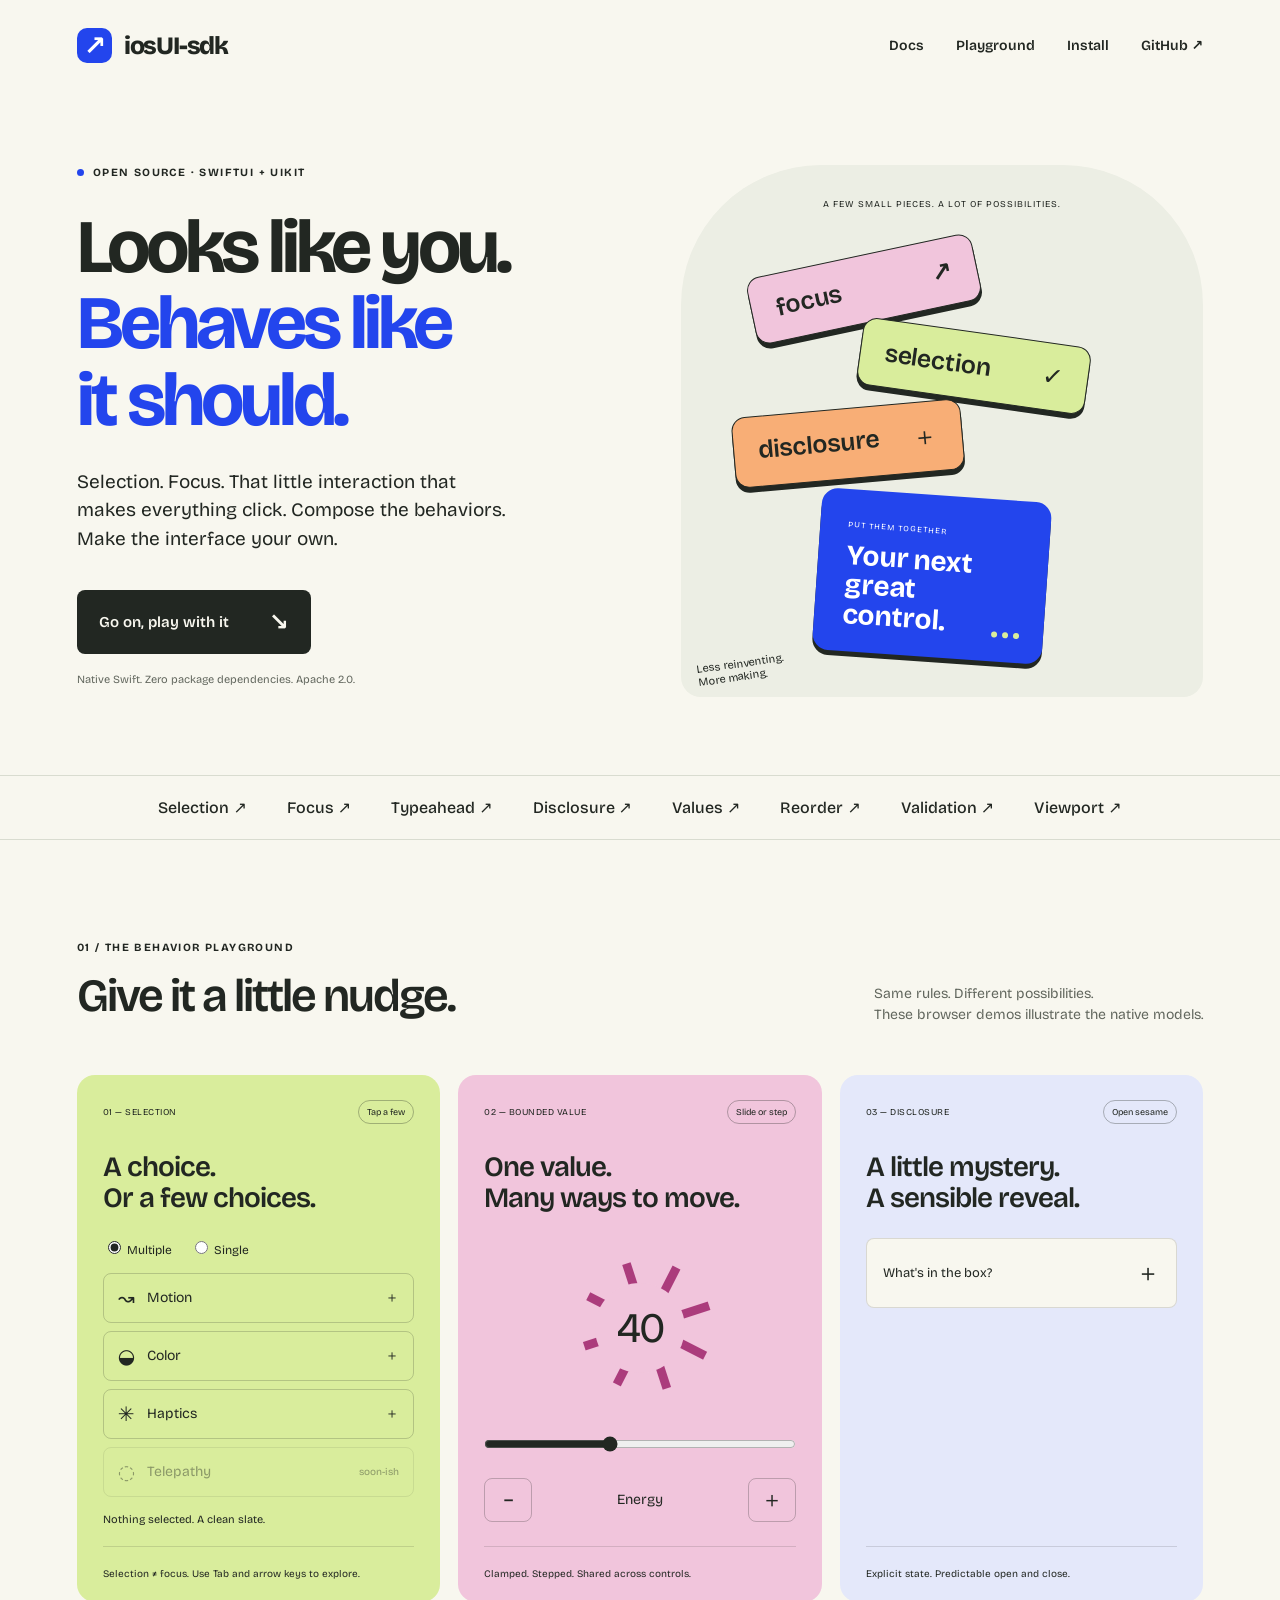
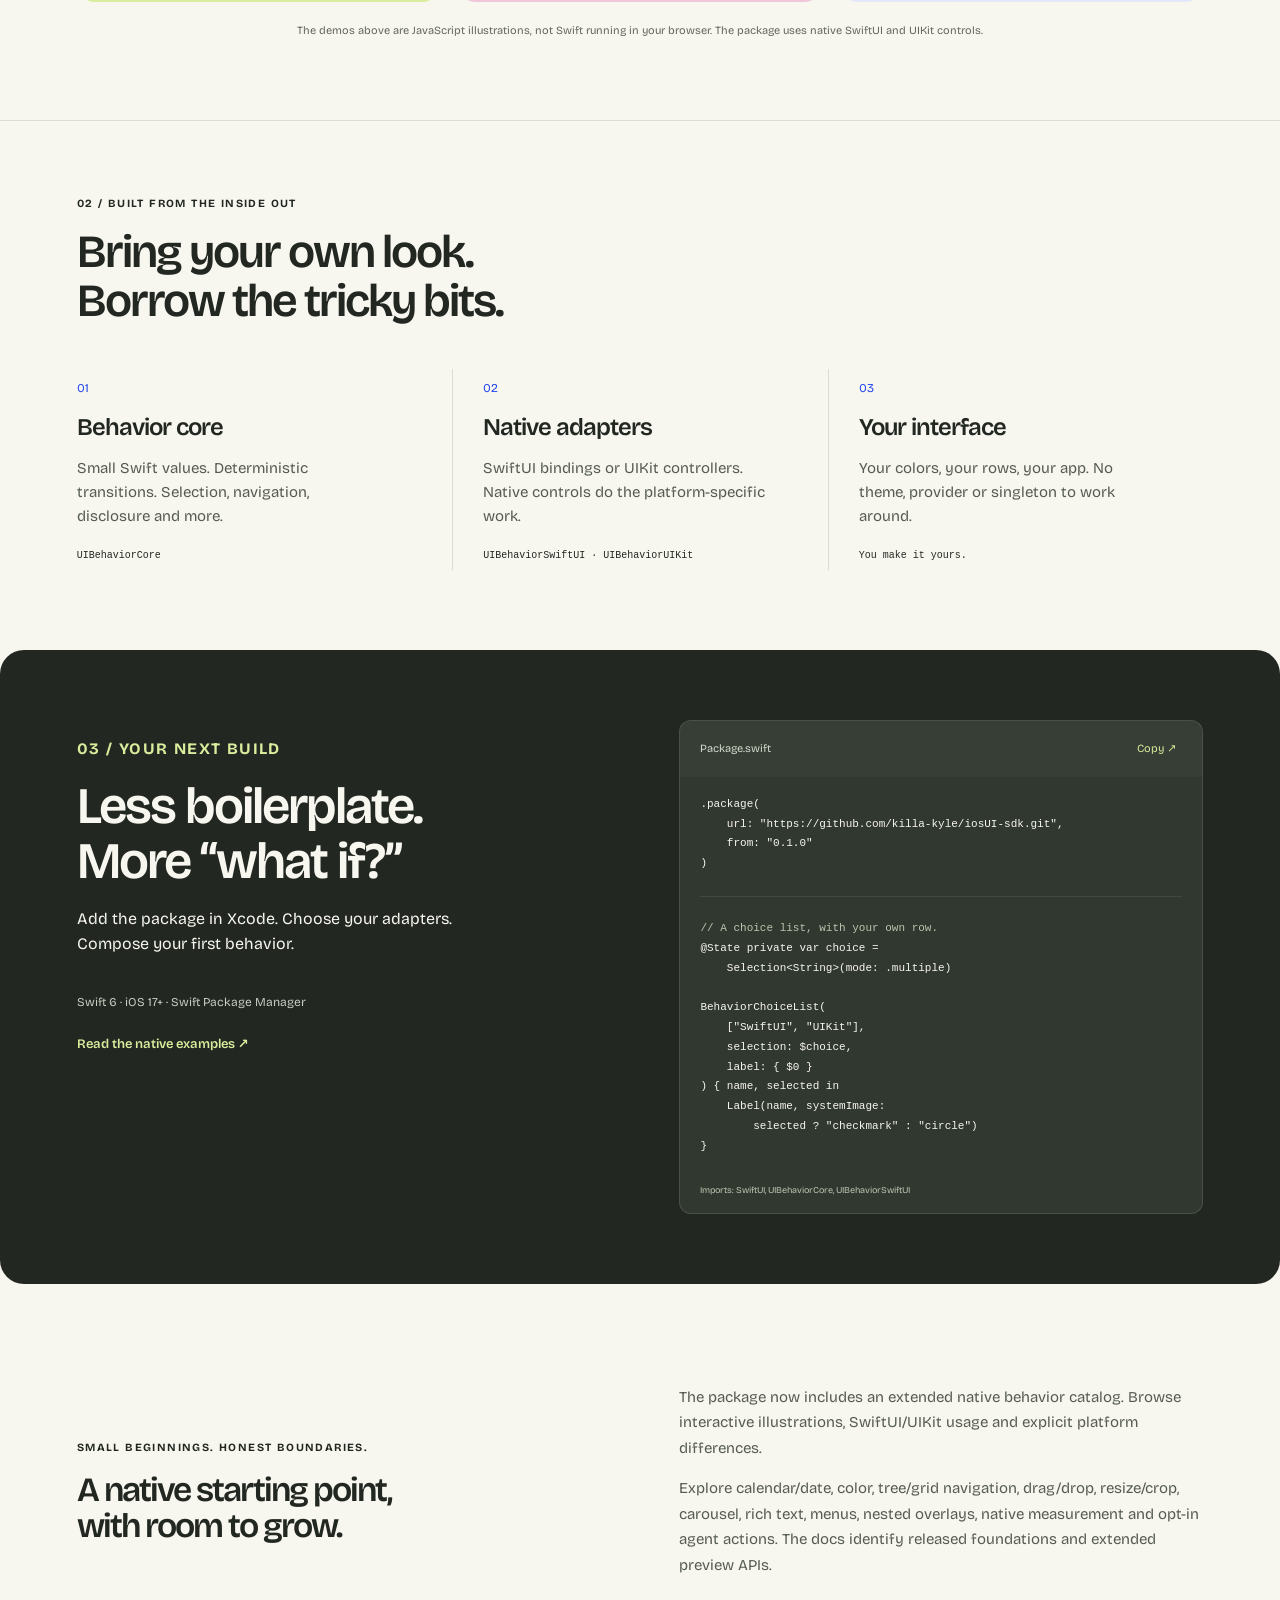
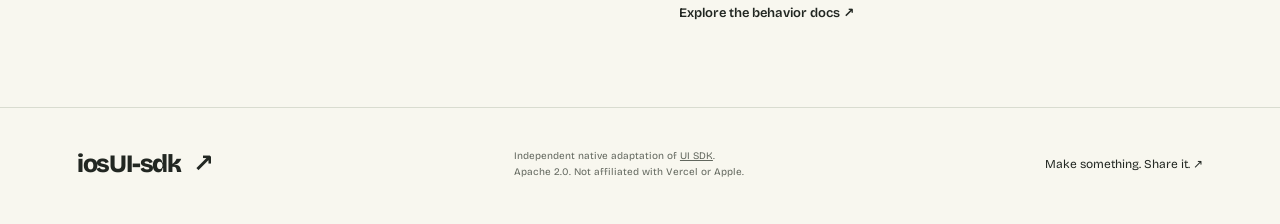
==== site/index.html @ 4e4e0f15 "Add searchable behavior docs with live previews and SwiftUI UIKit examples" ====
<!doctype html>
<html lang="en">
  <head>
    <meta charset="utf-8" />
    <meta name="viewport" content="width=device-width, initial-scale=1" />
    <meta
      name="description"
      content="iosUI-sdk — composable native behaviors for SwiftUI and UIKit. Independent, open-source Swift package."
    />
    <meta name="theme-color" content="#f8f7ef" />
    <title>iosUI-sdk — Make it behave.</title>
    <link rel="preconnect" href="https://fonts.googleapis.com" />
    <link rel="preconnect" href="https://fonts.gstatic.com" crossorigin />
    <link
      href="https://fonts.googleapis.com/css2?family=Bricolage+Grotesque:opsz,wght@12..96,400;12..96,500;12..96,600;12..96,700;12..96,800&display=swap"
      rel="stylesheet"
    />
    <link rel="stylesheet" href="style.css" />
    <script src="demo.js" defer></script>
  </head>
  <body>
    <a class="skip" href="#main">Skip to content</a>
    <header>
      <a class="wordmark" href="#" aria-label="iosUI-sdk home"
        ><span class="mark" aria-hidden="true">↗</span>iosUI-sdk</a
      >
      <nav aria-label="Main">
        <a href="docs/">Docs</a><a href="#playground">Playground</a
        ><a href="#install">Install</a
        ><a href="https://github.com/killa-kyle/iosUI-sdk">GitHub ↗</a>
      </nav>
    </header>
    <main id="main">
      <section class="hero">
        <div class="intro">
          <p class="eyebrow">
            <span class="dot"></span> OPEN SOURCE · SWIFTUI + UIKIT
          </p>
          <h1>
            Looks like you.<br /><span>Behaves like<br />it should.</span>
          </h1>
          <p class="lede">
            Selection. Focus. That little interaction that makes everything
            click. Compose the behaviors. Make the interface your own.
          </p>
          <a class="cta" href="#playground"
            >Go on, play with it <span aria-hidden="true">↘</span></a
          >
          <p class="small">
            Native Swift. Zero package dependencies. Apache 2.0.
          </p>
        </div>
        <div class="hero-toy" aria-label="Interactive behavior illustration">
          <div class="toy-caption">
            A FEW SMALL PIECES. A LOT OF POSSIBILITIES.
          </div>
          <div class="chip chip-focus">focus <span>↗</span></div>
          <div class="chip chip-select">selection <span>✓</span></div>
          <div class="chip chip-disclose">disclosure <span>＋</span></div>
          <div class="toy-result">
            <span class="toy-kicker">PUT THEM TOGETHER</span
            ><strong>Your next<br />great control.</strong>
            <div class="toy-dots"><i></i><i></i><i></i></div>
          </div>
          <div class="scribble">Less reinventing.<br />More making.</div>
        </div>
      </section>
      <div class="ticker" aria-label="Package foundations">
        <span>Selection ↗</span><span>Focus ↗</span><span>Typeahead ↗</span
        ><span>Disclosure ↗</span><span>Values ↗</span><span>Reorder ↗</span
        ><span>Validation ↗</span><span>Viewport ↗</span>
      </div>
      <section id="playground" class="playground">
        <div class="section-heading">
          <div>
            <p class="eyebrow">01 / THE BEHAVIOR PLAYGROUND</p>
            <h2>Give it a little nudge.</h2>
          </div>
          <p>
            Same rules. Different possibilities.<br />These browser demos
            illustrate the native models.
          </p>
        </div>
        <div class="demos">
          <article class="demo selection-demo">
            <div class="demo-top">
              <span>01 — SELECTION</span><span class="pill">Tap a few</span>
            </div>
            <h3>A choice.<br />Or a few choices.</h3>
            <fieldset>
              <legend class="sr-only">Selection mode</legend>
              <label
                ><input type="radio" name="mode" value="multiple" checked />
                Multiple</label
              ><label
                ><input type="radio" name="mode" value="single" /> Single</label
              >
            </fieldset>
            <div class="choices" role="group" aria-label="Select ingredients">
              <button type="button" data-choice="Motion" aria-pressed="false">
                <span>↝</span> Motion <i aria-hidden="true">＋</i></button
              ><button type="button" data-choice="Color" aria-pressed="false">
                <span>◒</span> Color <i aria-hidden="true">＋</i></button
              ><button type="button" data-choice="Haptics" aria-pressed="false">
                <span>✳</span> Haptics <i aria-hidden="true">＋</i></button
              ><button type="button" disabled>
                <span>◌</span> Telepathy <i>soon-ish</i>
              </button>
            </div>
            <output id="selection-output" aria-live="polite"
              >Nothing selected. A clean slate.</output
            >
            <p class="demo-foot">
              Selection ≠ focus. Use Tab and arrow keys to explore.
            </p>
          </article>
          <article class="demo value-demo">
            <div class="demo-top">
              <span>02 — BOUNDED VALUE</span
              ><span class="pill">Slide or step</span>
            </div>
            <h3>One value.<br />Many ways to move.</h3>
            <div class="value-orbit">
              <span aria-hidden="true">✳</span
              ><output id="value-output" for="energy">40</output>
            </div>
            <label class="sr-only" for="energy">Energy level</label
            ><input
              type="range"
              id="energy"
              min="0"
              max="100"
              step="10"
              value="40"
            />
            <div class="stepper">
              <button id="less" aria-label="Decrease energy">−</button
              ><span>Energy</span
              ><button id="more" aria-label="Increase energy">＋</button>
            </div>
            <p class="demo-foot">Clamped. Stepped. Shared across controls.</p>
          </article>
          <article class="demo disclosure-demo">
            <div class="demo-top">
              <span>03 — DISCLOSURE</span><span class="pill">Open sesame</span>
            </div>
            <h3>A little mystery.<br />A sensible reveal.</h3>
            <button
              class="reveal"
              id="reveal"
              aria-expanded="false"
              aria-controls="secret"
            >
              <span>What's in the box?</span
              ><span id="reveal-icon" aria-hidden="true">＋</span>
            </button>
            <div id="secret" hidden>
              <span class="surprise" aria-hidden="true">✺</span>
              <p>Small behaviors.<br />Big main-character energy.</p>
            </div>
            <p class="demo-foot">Explicit state. Predictable open and close.</p>
          </article>
        </div>
        <p class="honesty">
          The demos above are JavaScript illustrations, not Swift running in
          your browser. The package uses native SwiftUI and UIKit controls.
        </p>
      </section>
      <section class="architecture">
        <p class="eyebrow">02 / BUILT FROM THE INSIDE OUT</p>
        <h2>Bring your own look.<br />Borrow the tricky bits.</h2>
        <div class="layers">
          <div>
            <span>01</span>
            <h3>Behavior core</h3>
            <p>
              Small Swift values. Deterministic transitions. Selection,
              navigation, disclosure and more.
            </p>
            <code>UIBehaviorCore</code>
          </div>
          <div>
            <span>02</span>
            <h3>Native adapters</h3>
            <p>
              SwiftUI bindings or UIKit controllers. Native controls do the
              platform-specific work.
            </p>
            <code>UIBehaviorSwiftUI · UIBehaviorUIKit</code>
          </div>
          <div>
            <span>03</span>
            <h3>Your interface</h3>
            <p>
              Your colors, your rows, your app. No theme, provider or singleton
              to work around.
            </p>
            <code>You make it yours.</code>
          </div>
        </div>
      </section>
      <section id="install" class="install">
        <div>
          <p class="eyebrow">03 / YOUR NEXT BUILD</p>
          <h2>Less boilerplate.<br />More “what if?”</h2>
          <p>
            Add the package in Xcode. Choose your adapters.<br />Compose your
            first behavior.
          </p>
          <p class="requirements">Swift 6 · iOS 17+ · Swift Package Manager</p>
          <a
            class="text-link"
            href="https://github.com/killa-kyle/iosUI-sdk#readme"
            >Read the native examples ↗</a
          >
        </div>
        <div class="install-code">
          <div class="code-title">
            <span>Package.swift</span
            ><button id="copy" aria-label="Copy Swift package dependency">
              Copy ↗
            </button>
          </div>
          <pre><code id="dependency">.package(
    url: "https://github.com/killa-kyle/iosUI-sdk.git",
    from: "0.1.0"
)</code></pre>
          <div class="code-divider"></div>
          <pre><code><span class="code-comment">// A choice list, with your own row.</span>
@State private var choice =
    Selection&lt;String&gt;(mode: .multiple)

BehaviorChoiceList(
    ["SwiftUI", "UIKit"],
    selection: $choice,
    label: { $0 }
) { name, selected in
    Label(name, systemImage:
        selected ? "checkmark" : "circle")
}</code></pre>
          <p>Imports: SwiftUI, UIBehaviorCore, UIBehaviorSwiftUI</p>
          <output id="copy-status" class="sr-only" aria-live="polite"></output>
        </div>
      </section>
      <section class="scope">
        <div>
          <p class="eyebrow">SMALL BEGINNINGS. HONEST BOUNDARIES.</p>
          <h2>A native starting point,<br />with room to grow.</h2>
        </div>
        <div>
          <p>
            The package now includes an extended native behavior catalog. Browse
            interactive illustrations, SwiftUI/UIKit usage and explicit platform
            differences.
          </p>
          <p>
            Explore calendar/date, color, tree/grid navigation, drag/drop,
            resize/crop, carousel, rich text, menus, nested overlays, native
            measurement and opt-in agent actions. The docs identify released
            foundations and extended preview APIs.
          </p>
          <a class="text-link" href="docs/#coverage"
            >Explore the behavior docs ↗</a
          >
        </div>
      </section>
    </main>
    <footer>
      <a class="wordmark" href="#">iosUI-sdk <span>↗</span></a>
      <p>
        Independent native adaptation of
        <a href="https://ui-sdk.dev/">UI SDK</a>.<br />Apache 2.0. Not
        affiliated with Vercel or Apple.
      </p>
      <a href="https://github.com/killa-kyle/iosUI-sdk"
        >Make something. Share it. ↗</a
      >
    </footer>
  </body>
</html>
---- site/style.css ----
:root {
  --paper: #f8f7ef;
  --ink: #222722;
  --blue: #2345ed;
  --lime: #d9ed9c;
  --pink: #f1c5dc;
  --orange: #f8ae76;
  --line: #d9dcd0;
  font-family: "Bricolage Grotesque", ui-rounded, system-ui, sans-serif;
  color: var(--ink);
  background: var(--paper);
  font-synthesis: none;
}
* {
  box-sizing: border-box;
}
html {
  scroll-behavior: smooth;
  scroll-padding-top: 30px;
}
body {
  margin: 0;
}
button,
input {
  font: inherit;
}
a {
  color: inherit;
  text-decoration: none;
}
button,
a,
input {
  touch-action: manipulation;
}
button {
  cursor: pointer;
}
button:disabled {
  cursor: not-allowed;
}
a:focus-visible,
button:focus-visible,
input:focus-visible {
  outline: 3px solid var(--blue);
  outline-offset: 5px;
}
button {
  color: inherit;
}
header,
main > section,
footer {
  max-width: 1440px;
  margin: auto;
  padding-left: 6%;
  padding-right: 6%;
}
header {
  display: flex;
  justify-content: space-between;
  align-items: center;
  padding-top: 28px;
  padding-bottom: 28px;
}
.wordmark {
  font-size: 25px;
  font-weight: 800;
  letter-spacing: -1.2px;
  display: flex;
  align-items: center;
  gap: 12px;
}
.mark {
  display: grid;
  place-items: center;
  color: white;
  background: var(--blue);
  width: 35px;
  height: 35px;
  border-radius: 10px;
  font-size: 27px;
}
nav {
  display: flex;
  gap: 32px;
  font-size: 14px;
  font-weight: 600;
}
nav a:hover,
.text-link:hover {
  text-decoration: underline;
}
.hero {
  display: grid;
  grid-template-columns: 1.05fr 1fr;
  gap: 5%;
  padding-top: 64px;
  padding-bottom: 78px;
  min-height: 670px;
}
.eyebrow {
  font-size: 11px;
  font-weight: 700;
  letter-spacing: 1.4px;
  display: flex;
  align-items: center;
  gap: 9px;
}
.dot {
  width: 7px;
  height: 7px;
  border-radius: 100%;
  background: var(--blue);
}
h1 {
  font-size: clamp(52px, 5.9vw, 86px);
  line-height: 1.01;
  font-weight: 700;
  letter-spacing: -4px;
  margin: 30px 0;
}
h1 span {
  color: var(--blue);
}
.lede {
  font-size: 19px;
  line-height: 1.5;
  max-width: 440px;
}
.cta {
  display: inline-flex;
  gap: 40px;
  align-items: center;
  background: var(--ink);
  color: var(--paper);
  padding: 18px 22px;
  border-radius: 8px;
  margin: 18px 0 8px;
  font-size: 15px;
  font-weight: 600;
}
.cta span {
  font-size: 24px;
}
.cta:hover {
  background: var(--blue);
}
.small {
  font-size: 11px;
  color: #62675e;
}
.hero-toy {
  position: relative;
  min-height: 500px;
  background: #eceee4;
  border-radius: 140px 140px 20px 20px;
  overflow: hidden;
  margin-top: 10px;
}
.toy-caption {
  position: absolute;
  top: 34px;
  text-align: center;
  width: 100%;
  font-size: 9px;
  letter-spacing: 1px;
}
.chip {
  position: absolute;
  font-size: 25px;
  font-weight: 600;
  padding: 18px 24px;
  display: flex;
  justify-content: space-between;
  width: 230px;
  border: 1px solid #222722;
  box-shadow: 0 5px 0 #222722;
  border-radius: 14px;
  z-index: 2;
}
.chip-focus {
  top: 90px;
  left: 13%;
  background: var(--pink);
  transform: rotate(-12deg);
}
.chip-select {
  top: 167px;
  left: 34%;
  background: var(--lime);
  transform: rotate(8deg);
}
.chip-disclose {
  top: 243px;
  left: 10%;
  background: var(--orange);
  transform: rotate(-5deg);
}
.toy-result {
  position: absolute;
  top: 330px;
  left: 26%;
  background: var(--blue);
  color: white;
  padding: 23px 28px 22px;
  border-radius: 16px;
  transform: rotate(4deg);
  width: 230px;
  box-shadow: 0 5px 0 var(--ink);
}
.toy-kicker {
  font-size: 8px;
  letter-spacing: 1px;
}
.toy-result strong {
  display: block;
  font-size: 28px;
  line-height: 1.05;
  margin-top: 10px;
}
.toy-dots {
  display: flex;
  gap: 5px;
  position: absolute;
  right: 24px;
  bottom: 24px;
}
.toy-dots i {
  height: 6px;
  width: 6px;
  background: var(--lime);
  border-radius: 100%;
}
.scribble {
  position: absolute;
  bottom: 14px;
  left: 16px;
  font-size: 11px;
  transform: rotate(-8deg);
}
.ticker {
  display: flex;
  gap: 40px;
  justify-content: center;
  overflow: hidden;
  border-block: 1px solid var(--line);
  padding: 22px 0;
  white-space: nowrap;
  font-size: 16px;
  font-weight: 500;
}
.playground {
  padding-top: 90px;
  padding-bottom: 72px;
}
.section-heading {
  display: flex;
  align-items: flex-end;
  justify-content: space-between;
  gap: 24px;
  margin-bottom: 36px;
}
.section-heading > p {
  font-size: 14px;
  line-height: 1.5;
  color: #62675e;
}
h2 {
  font-size: clamp(32px, 3.6vw, 52px);
  line-height: 1.06;
  letter-spacing: -2px;
  font-weight: 600;
  margin: 18px 0;
}
h3 {
  font-size: 28px;
  line-height: 1.1;
  letter-spacing: -1px;
  font-weight: 600;
}
.demos {
  display: grid;
  grid-template-columns: repeat(3, 1fr);
  gap: 18px;
}
.demo {
  padding: 25px 26px 20px;
  border-radius: 18px;
  display: flex;
  flex-direction: column;
  min-height: 500px;
}
.selection-demo {
  background: var(--lime);
}
.value-demo {
  background: var(--pink);
}
.disclosure-demo {
  background: #e4e8fa;
}
.demo-top {
  display: flex;
  justify-content: space-between;
  align-items: center;
  gap: 8px;
  font-size: 9px;
  letter-spacing: 0.5px;
}
.pill {
  border: 1px solid #22272250;
  border-radius: 100px;
  padding: 6px 8px;
  letter-spacing: 0;
}
.demo h3 {
  margin: 28px 0 24px;
}
.demo fieldset {
  border: 0;
  padding: 0;
  margin: 0 0 16px;
  display: flex;
  gap: 18px;
  font-size: 12px;
}
.demo input[type="radio"] {
  accent-color: var(--ink);
}
.choices {
  display: grid;
  gap: 8px;
}
.choices button {
  display: flex;
  align-items: center;
  text-align: left;
  gap: 12px;
  padding: 12px 14px;
  background: transparent;
  border: 1px solid #22272235;
  border-radius: 8px;
  font-size: 14px;
  min-height: 44px;
}
.choices button span {
  font-size: 20px;
}
.choices button i {
  margin-left: auto;
  font-style: normal;
  font-size: 14px;
}
.choices button[aria-pressed="true"] {
  background: var(--ink);
  color: var(--lime);
  border-color: var(--ink);
}
.choices button:disabled {
  opacity: 0.42;
}
.choices button:disabled i {
  font-size: 10px;
}
.demo output {
  font-size: 11px;
  margin-top: 16px;
}
.demo-foot {
  font-size: 10px;
  line-height: 1.5;
  margin: 24px 0 0;
  padding-top: 20px;
  border-top: 1px solid #22272225;
}
.selection-demo .demo-foot {
  margin-top: auto;
}
.value-orbit {
  height: 180px;
  position: relative;
  display: grid;
  place-items: center;
}
.value-orbit > span {
  position: absolute;
  color: #ab3c7c;
  font-size: 180px;
  line-height: 1;
  transition: transform 0.2s;
}
.value-orbit output {
  font-size: 42px;
  position: relative;
  background: var(--pink);
  width: 90px;
  height: 90px;
  border-radius: 100%;
  display: grid;
  place-items: center;
  margin: 0;
  letter-spacing: -2px;
}
.value-demo input[type="range"] {
  width: 100%;
  accent-color: var(--ink);
  margin: 14px 0 22px;
  height: 24px;
}
.stepper {
  display: flex;
  justify-content: space-between;
  align-items: center;
  font-size: 14px;
}
.stepper button {
  width: 48px;
  height: 44px;
  border: 1px solid #22272240;
  background: transparent;
  border-radius: 8px;
  font-size: 22px;
}
.reveal {
  display: flex;
  justify-content: space-between;
  align-items: center;
  background: var(--paper);
  padding: 18px 16px;
  border: 1px solid #22272225;
  border-radius: 8px;
  font-size: 13px;
}
.reveal span + span {
  font-size: 24px;
}
.disclosure-demo .demo-foot {
  margin-top: auto;
}
#secret {
  text-align: center;
  padding: 18px 0;
}
#secret[hidden] {
  display: none;
}
.surprise {
  font-size: 90px;
  color: var(--blue);
  line-height: 1;
}
#secret p {
  font-size: 15px;
  line-height: 1.3;
  margin: 5px 0;
}
.honesty {
  font-size: 11px;
  color: #62675e;
  text-align: center;
  margin-top: 22px;
}
.architecture {
  padding-top: 65px;
  padding-bottom: 80px;
  border-top: 1px solid var(--line);
}
.layers {
  display: grid;
  grid-template-columns: repeat(3, 1fr);
  margin-top: 44px;
}
.layers > div {
  padding: 8px 30px;
  border-left: 1px solid var(--line);
}
.layers > div:first-child {
  padding-left: 0;
  border-left: 0;
}
.layers > div > span {
  font-size: 12px;
  color: var(--blue);
}
.layers h3 {
  font-size: 24px;
  margin: 18px 0 12px;
}
.layers p {
  font-size: 15px;
  line-height: 1.6;
  max-width: 300px;
  color: #565c53;
}
.layers code {
  font-size: 10px;
}
.install {
  background: var(--ink);
  color: var(--paper);
  padding-top: 70px;
  padding-bottom: 70px;
  display: grid;
  grid-template-columns: 1fr 1fr;
  gap: 7%;
  border-radius: 24px;
}
.install h2 {
  font-size: clamp(36px, 4vw, 60px);
}
.install .eyebrow {
  color: var(--lime);
}
.install p {
  font-size: 16px;
  line-height: 1.6;
}
.install .requirements {
  font-size: 12px;
  color: #c7ccbf;
  margin-top: 36px;
}
.text-link {
  font-size: 13px;
  font-weight: 600;
  display: inline-block;
  margin-top: 12px;
}
.install .text-link {
  color: var(--lime);
}
.install-code {
  background: #30382f;
  border: 1px solid #ffffff20;
  border-radius: 12px;
  overflow: hidden;
  min-width: 0;
}
.code-title {
  display: flex;
  justify-content: space-between;
  align-items: center;
  font-size: 11px;
  padding: 16px 20px;
  background: #ffffff08;
  color: #d4d9cd;
}
.code-title button {
  background: transparent;
  border: 0;
  color: var(--lime);
  font-size: 11px;
  min-height: 24px;
}
pre {
  font-size: 11px;
  line-height: 1.8;
  overflow: auto;
  padding: 10px 20px;
  margin: 8px 0;
  tab-size: 4;
  white-space: pre-wrap;
  overflow-wrap: anywhere;
}
.code-comment {
  color: #bac5b1;
}
.code-divider {
  border-top: 1px solid #ffffff15;
  margin: 12px 20px;
}
.install-code > p {
  font-size: 9px;
  color: #bac5b1;
  margin: 16px 20px;
}
.scope {
  padding-top: 86px;
  padding-bottom: 86px;
  display: grid;
  grid-template-columns: 1fr 1fr;
  gap: 7%;
  align-items: center;
}
.scope h2 {
  font-size: 34px;
}
.scope > div > p:not(.eyebrow) {
  font-size: 15px;
  line-height: 1.7;
  color: #565c53;
}
footer {
  border-top: 1px solid var(--line);
  display: flex;
  justify-content: space-between;
  align-items: center;
  gap: 20px;
  padding-top: 30px;
  padding-bottom: 34px;
}
footer p {
  font-size: 10px;
  line-height: 1.6;
  color: #62675e;
}
footer > a:last-child {
  font-size: 12px;
}
footer p a {
  text-decoration: underline;
}
.sr-only,
.skip:not(:focus) {
  position: absolute;
  width: 1px;
  height: 1px;
  overflow: hidden;
  clip-path: inset(50%);
  white-space: nowrap;
}
.skip:focus {
  display: block;
  padding: 12px;
  background: white;
}
.skip {
  color: var(--blue);
}
@media (min-width: 1440px) {
  .install {
    max-width: 1268px;
    padding-inline: 65px;
  }
}
@media (max-width: 900px) {
  .hero {
    gap: 25px;
  }
  .hero-toy {
    min-height: 490px;
  }
  .chip {
    width: 190px;
    font-size: 21px;
  }
  .chip-select {
    left: 27%;
  }
  .toy-result {
    left: 20%;
    width: 205px;
  }
  .demo {
    padding: 22px 18px;
  }
  .demos {
    gap: 12px;
  }
  .pill {
    display: none;
  }
  .layers code {
    font-size: 9px;
  }
  .hero h1 {
    letter-spacing: -3px;
  }
}
@media (max-width: 680px) {
  header,
  main > section,
  footer {
    padding-left: 6%;
    padding-right: 6%;
  }
  header {
    padding-top: 20px;
  }
  .wordmark {
    font-size: 21px;
  }
  nav {
    gap: 17px;
    font-size: 12px;
  }
  nav a[href="#playground"] {
    display: none;
  }
  .hero {
    grid-template-columns: 1fr;
    padding-top: 28px;
    padding-bottom: 40px;
    gap: 32px;
  }
  .hero h1 {
    font-size: clamp(50px, 13vw, 74px);
  }
  .lede {
    font-size: 17px;
  }
  .hero-toy {
    min-height: 490px;
    max-width: 430px;
    width: 100%;
    justify-self: center;
  }
  .chip-focus {
    left: 16%;
    width: 220px;
  }
  .chip-select {
    left: 32%;
    width: 220px;
  }
  .chip-disclose {
    left: 12%;
    width: 220px;
  }
  .toy-result {
    left: 28%;
    width: 220px;
  }
  .ticker {
    justify-content: flex-start;
    padding-left: 6%;
    gap: 25px;
    font-size: 14px;
  }
  .playground {
    padding-top: 48px;
  }
  .section-heading {
    display: block;
  }
  .section-heading > p {
    font-size: 13px;
  }
  .demos {
    grid-template-columns: 1fr;
    gap: 18px;
  }
  .demo {
    padding: 26px;
    min-height: 470px;
  }
  .demo h3 {
    font-size: 32px;
  }
  .pill {
    display: block;
  }
  .demo-top {
    font-size: 10px;
  }
  .demo-foot {
    font-size: 11px;
  }
  .demo output {
    font-size: 12px;
  }
  .value-orbit output {
    font-size: 42px;
  }
  .layers {
    grid-template-columns: 1fr;
    gap: 24px;
  }
  .layers > div,
  .layers > div:first-child {
    padding: 0 0 22px;
    border-left: 0;
    border-bottom: 1px solid var(--line);
  }
  .layers p {
    max-width: none;
  }
  .install {
    grid-template-columns: 1fr;
    border-radius: 0;
    padding-block: 48px;
    gap: 30px;
  }
  .scope {
    grid-template-columns: 1fr;
    padding-block: 48px;
    gap: 12px;
  }
  .architecture {
    padding-top: 36px;
    padding-bottom: 36px;
  }
  footer {
    align-items: flex-start;
    flex-direction: column;
    gap: 16px;
  }
  footer p {
    margin: 0;
  }
  .honesty {
    text-align: left;
    line-height: 1.6;
  }
  .scope h2 {
    font-size: 32px;
  }
}
@media (prefers-reduced-motion: reduce) {
  html {
    scroll-behavior: auto;
  }
  * {
    transition: none !important;
  }
}
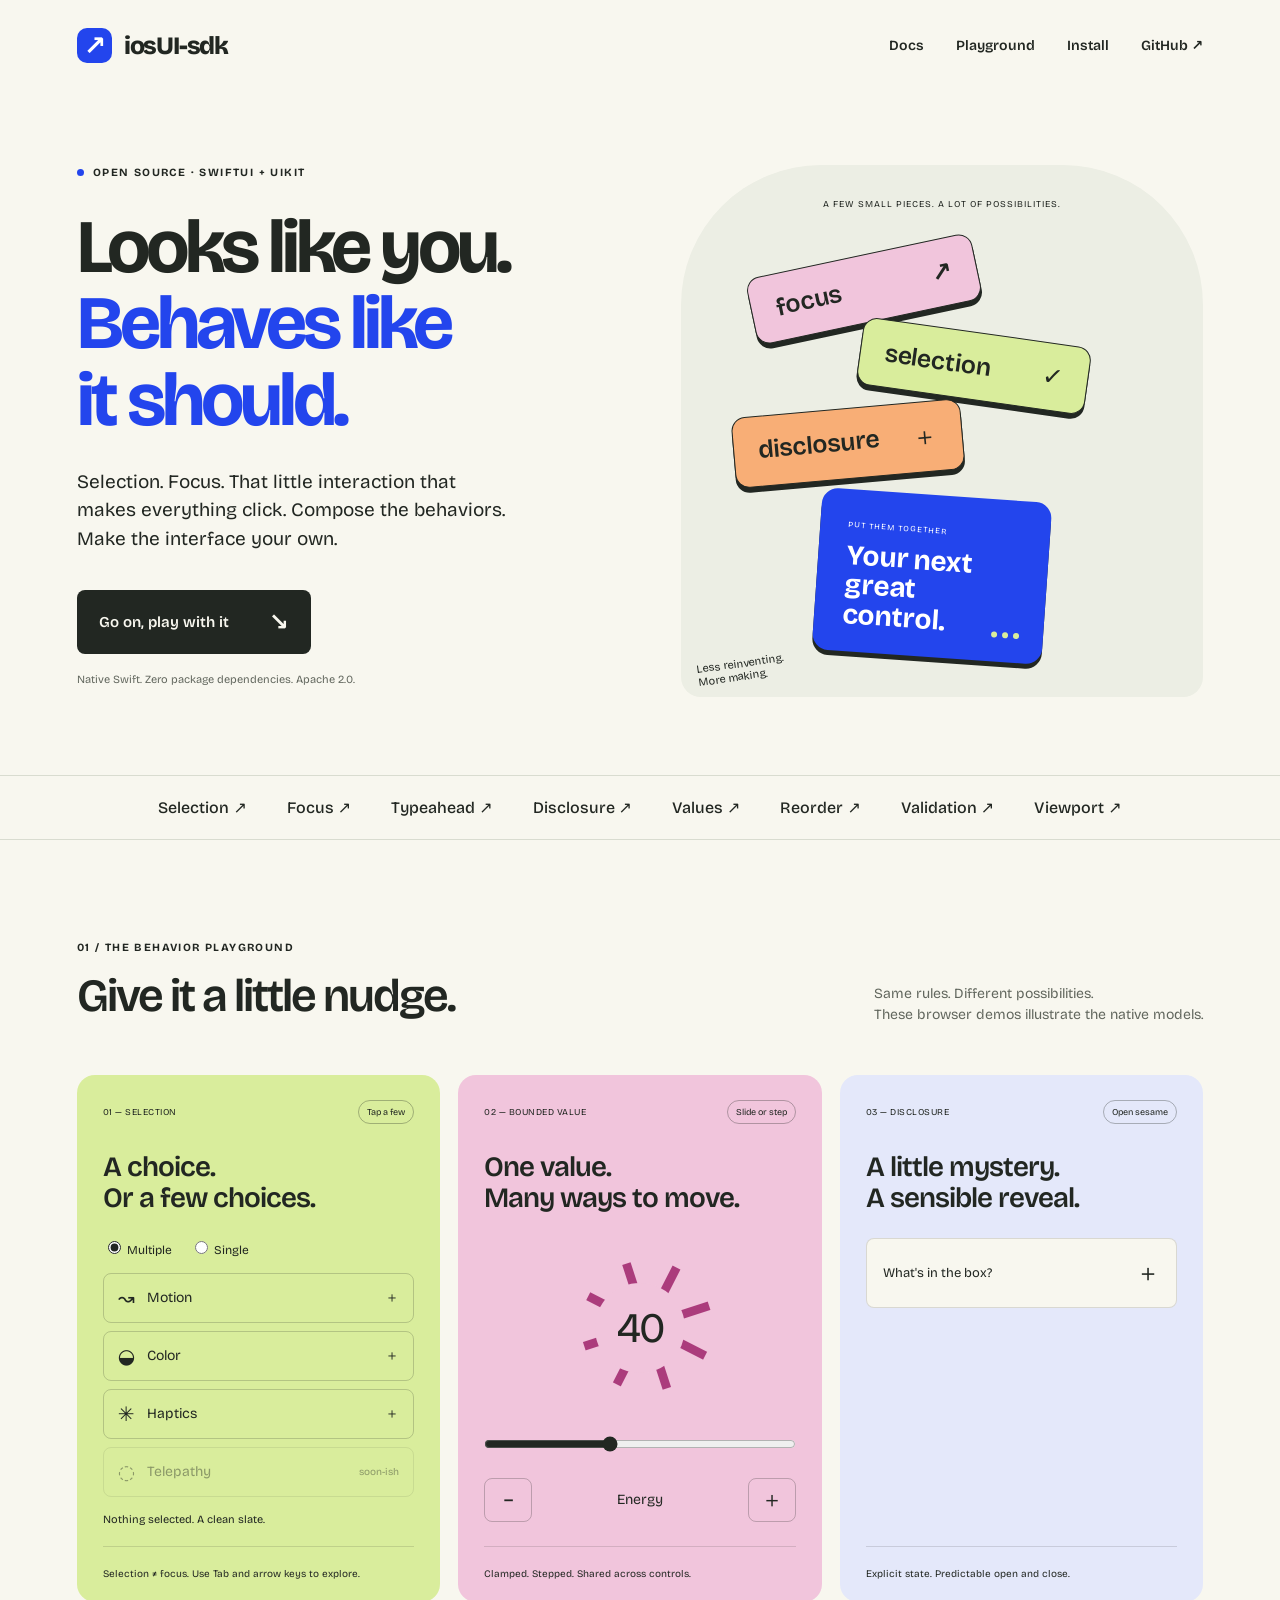
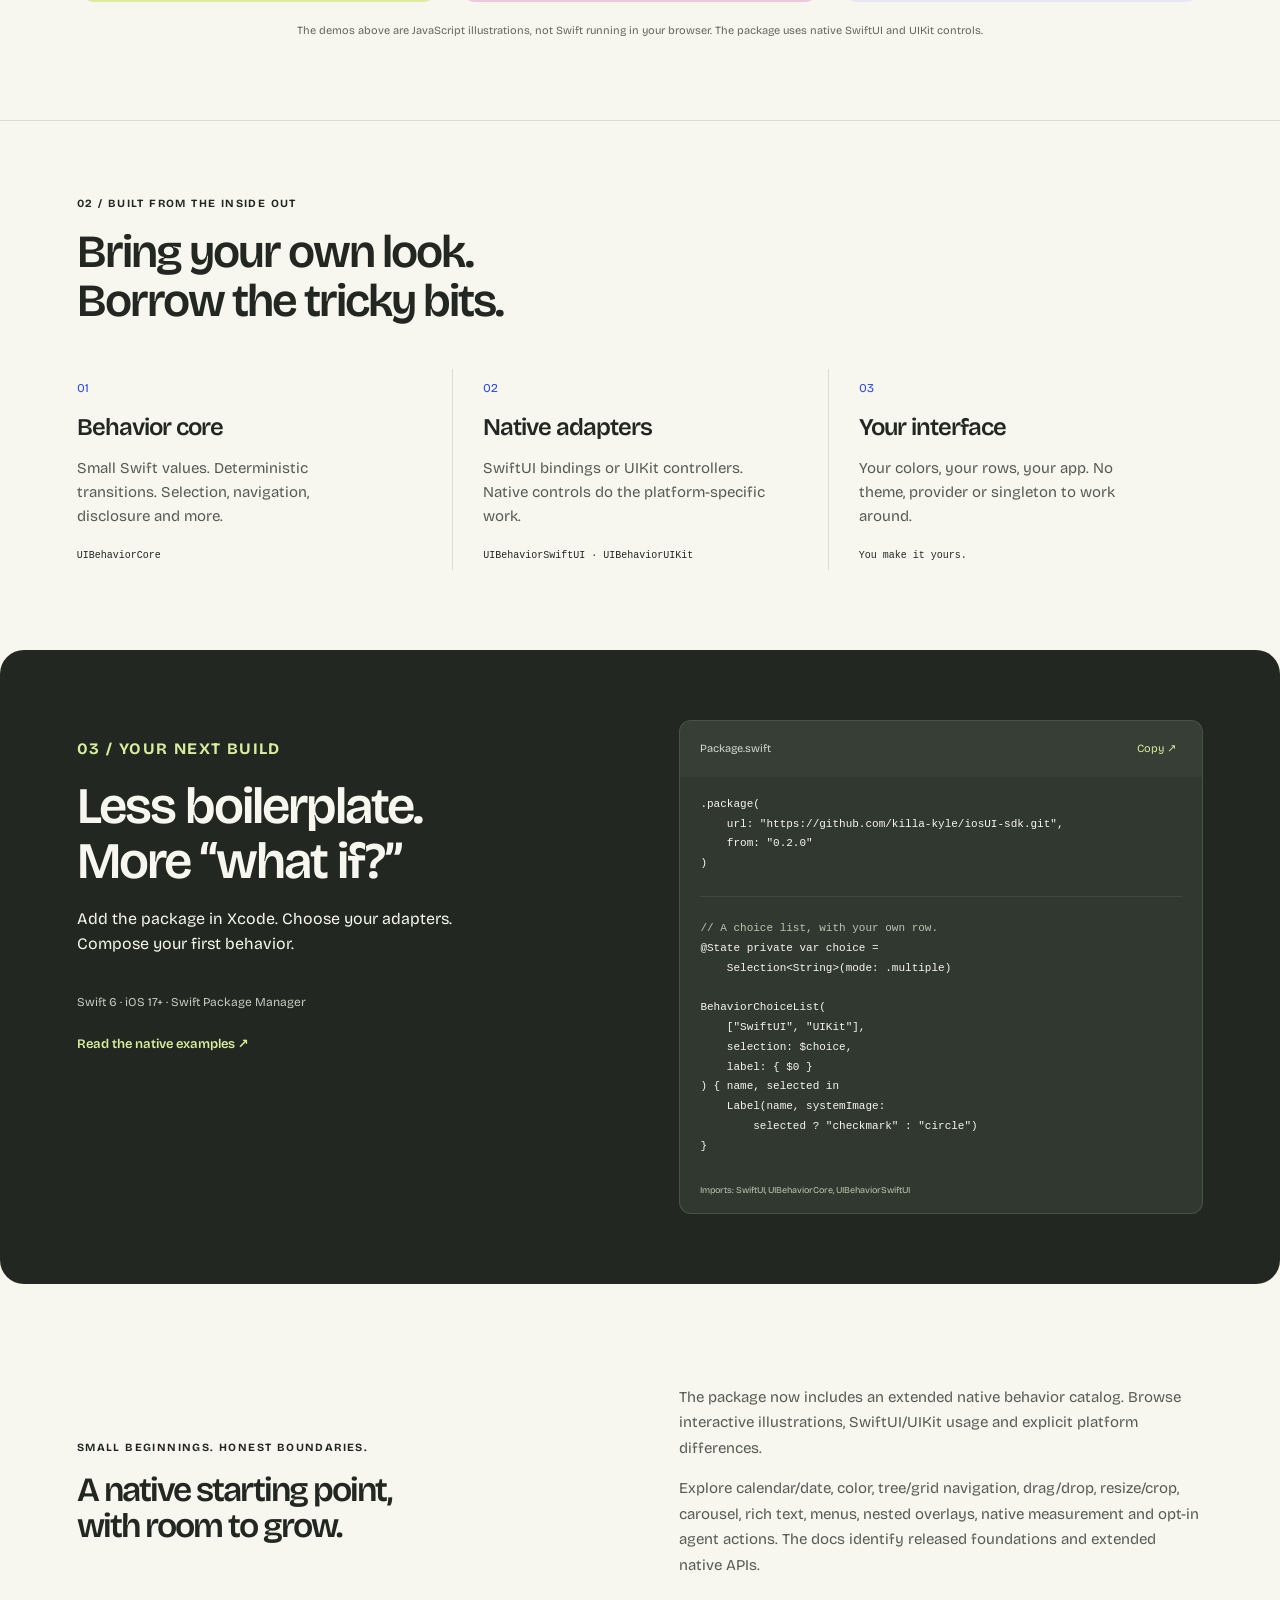
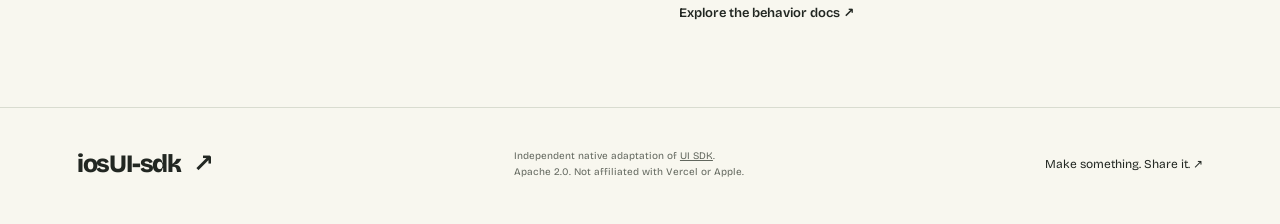
==== commit c1d80d93: "Prepare 0.2.0 installation and versioned documentation links" ====
--- a/site/index.html
+++ b/site/index.html
@@ -223,7 +223,7 @@
           </div>
           <pre><code id="dependency">.package(
     url: "https://github.com/killa-kyle/iosUI-sdk.git",
-    from: "0.1.0"
+    from: "0.2.0"
 )</code></pre>
           <div class="code-divider"></div>
           <pre><code><span class="code-comment">// A choice list, with your own row.</span>
@@ -257,7 +257,7 @@
             Explore calendar/date, color, tree/grid navigation, drag/drop,
             resize/crop, carousel, rich text, menus, nested overlays, native
             measurement and opt-in agent actions. The docs identify released
-            foundations and extended preview APIs.
+            foundations and extended native APIs.
           </p>
           <a class="text-link" href="docs/#coverage"
             >Explore the behavior docs ↗</a
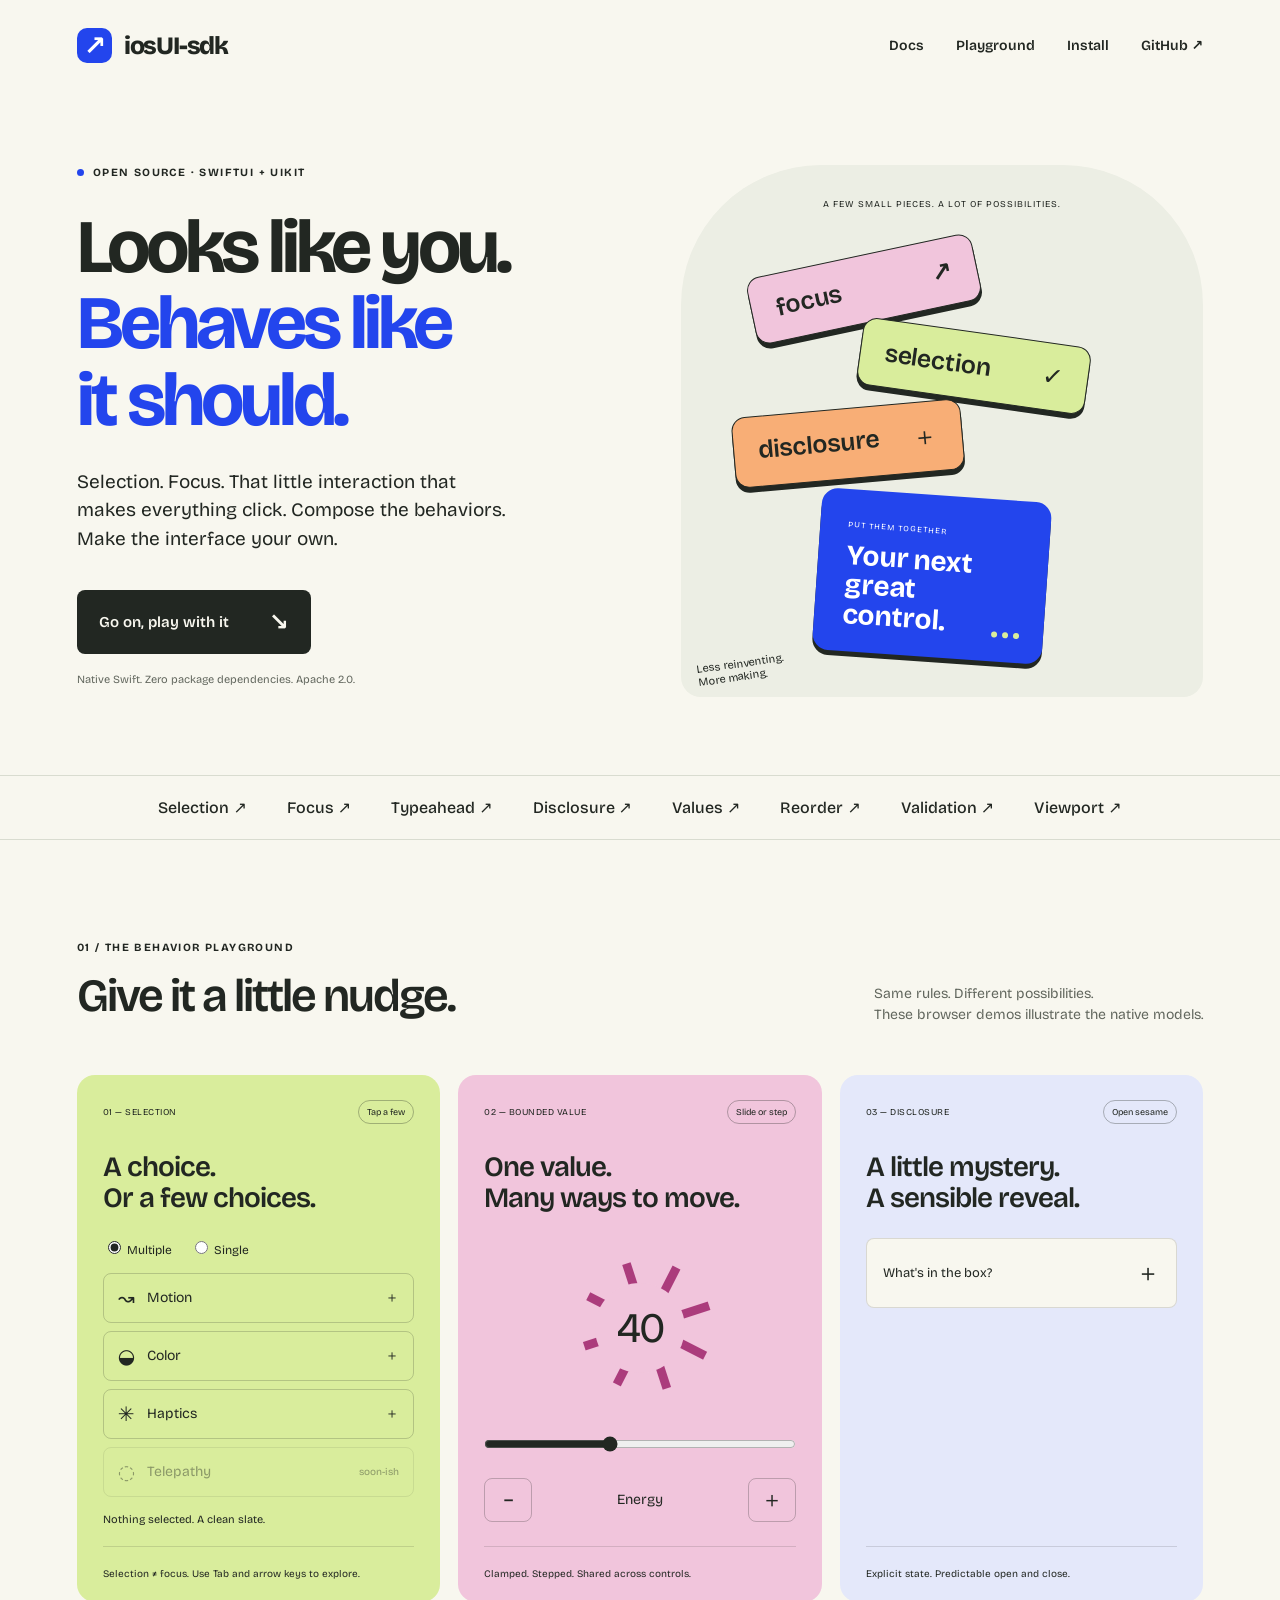
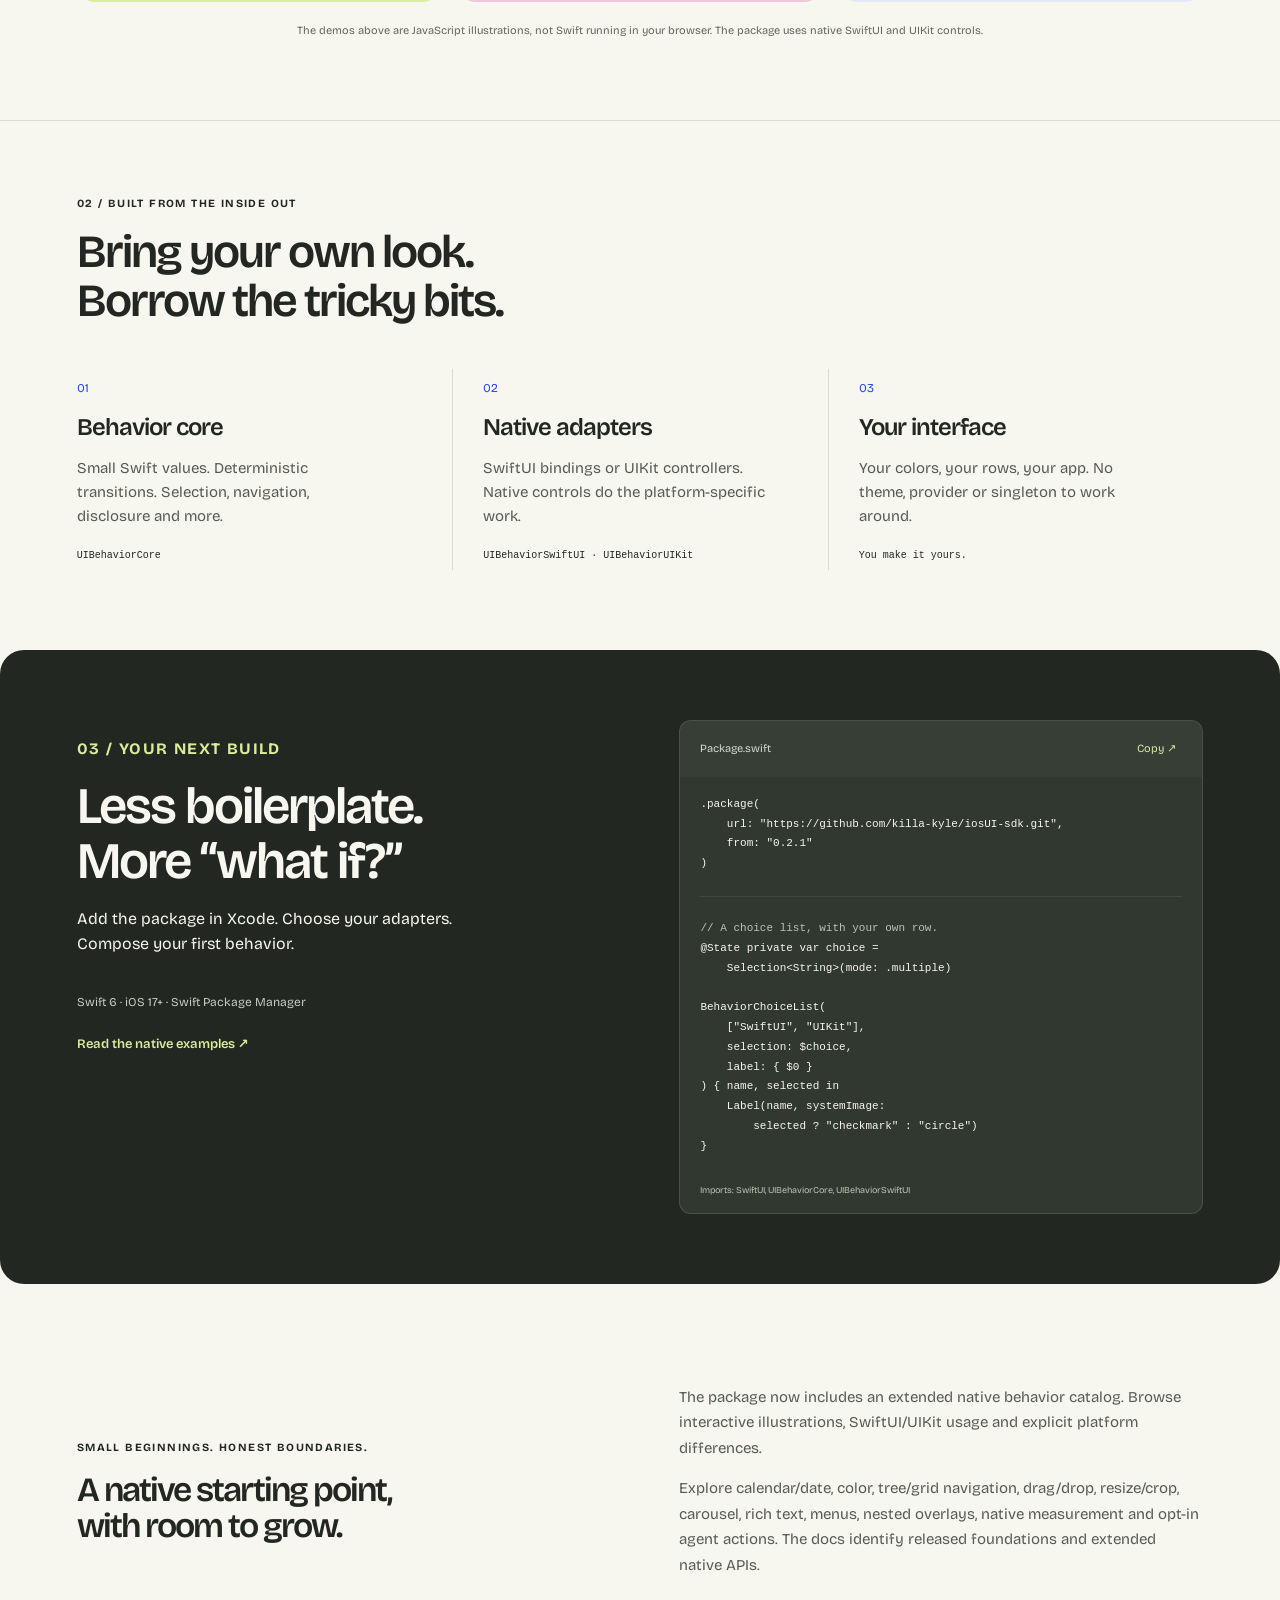
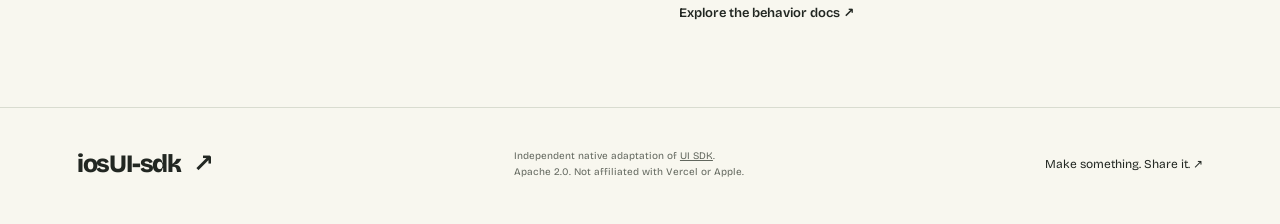
==== commit f4ef2ea3: "Document the drag lifecycle patch release" ====
--- a/site/index.html
+++ b/site/index.html
@@ -223,7 +223,7 @@
           </div>
           <pre><code id="dependency">.package(
     url: "https://github.com/killa-kyle/iosUI-sdk.git",
-    from: "0.2.0"
+    from: "0.2.1"
 )</code></pre>
           <div class="code-divider"></div>
           <pre><code><span class="code-comment">// A choice list, with your own row.</span>
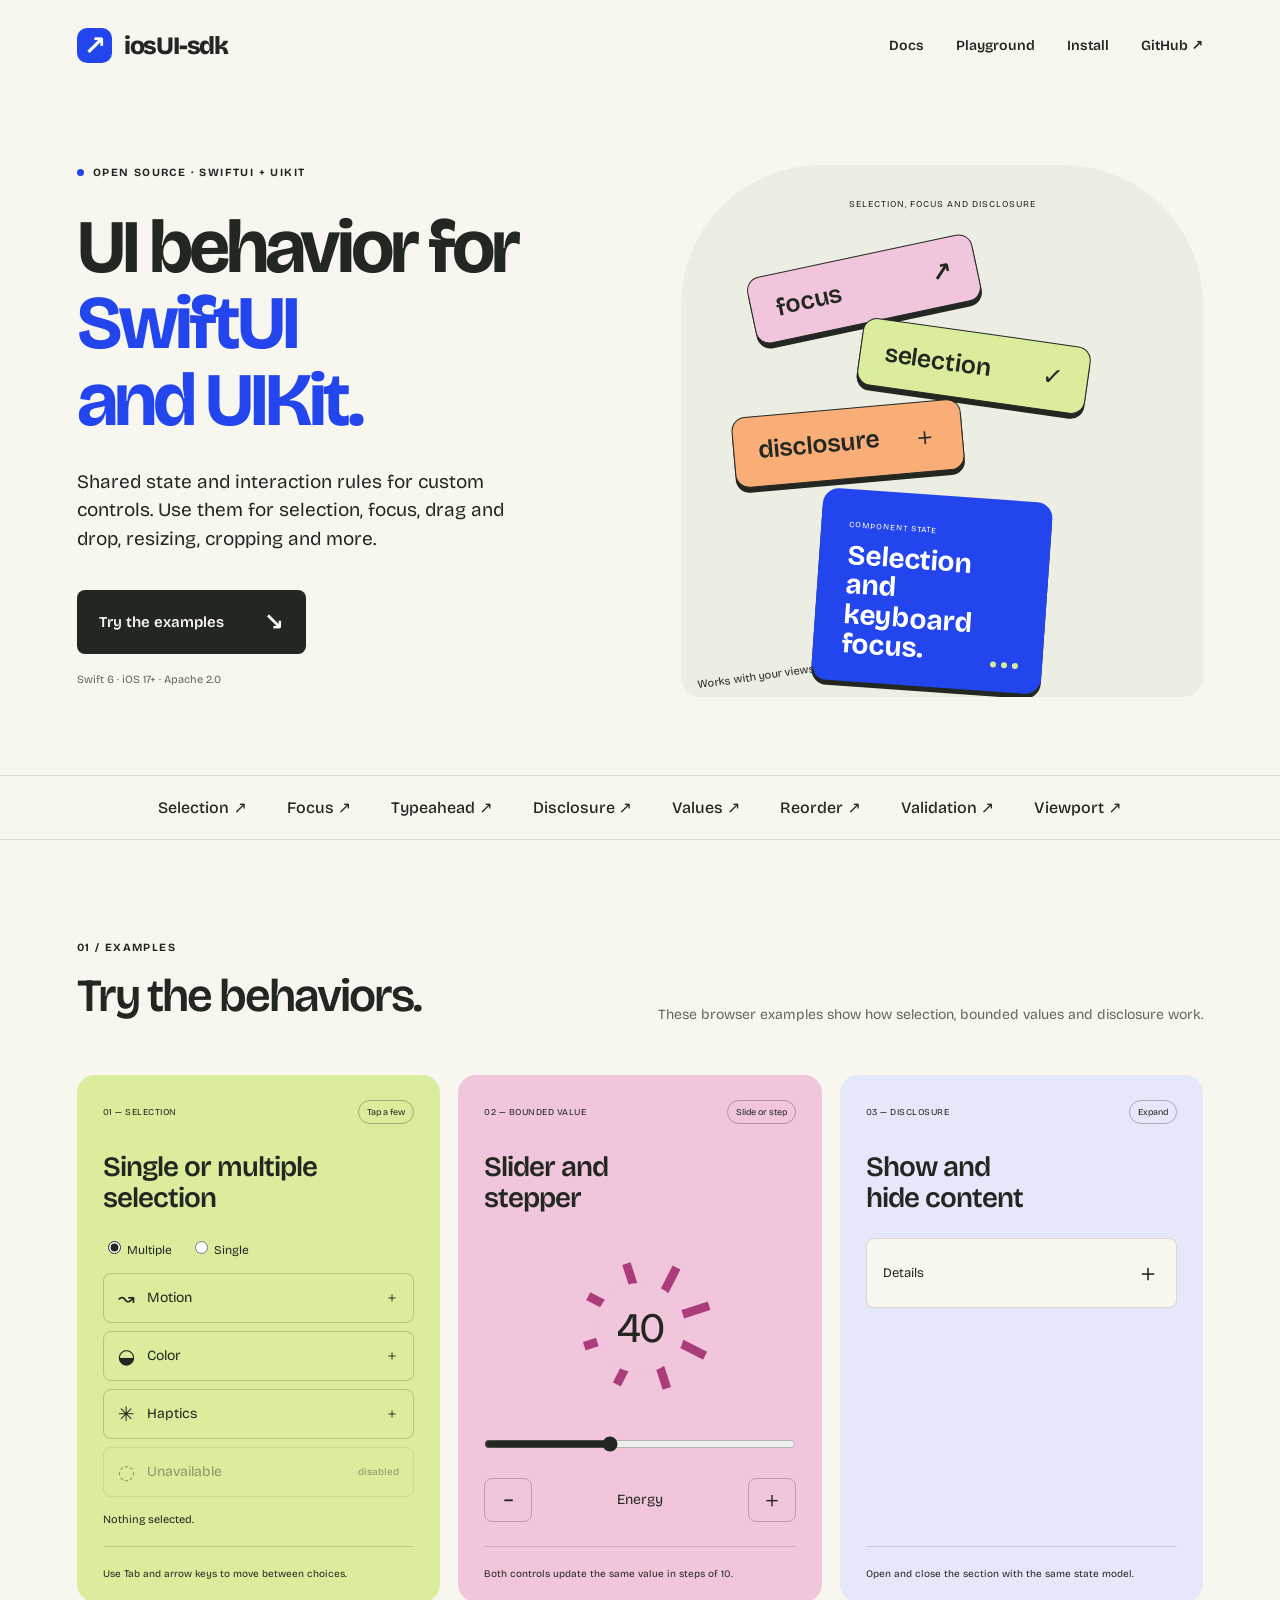
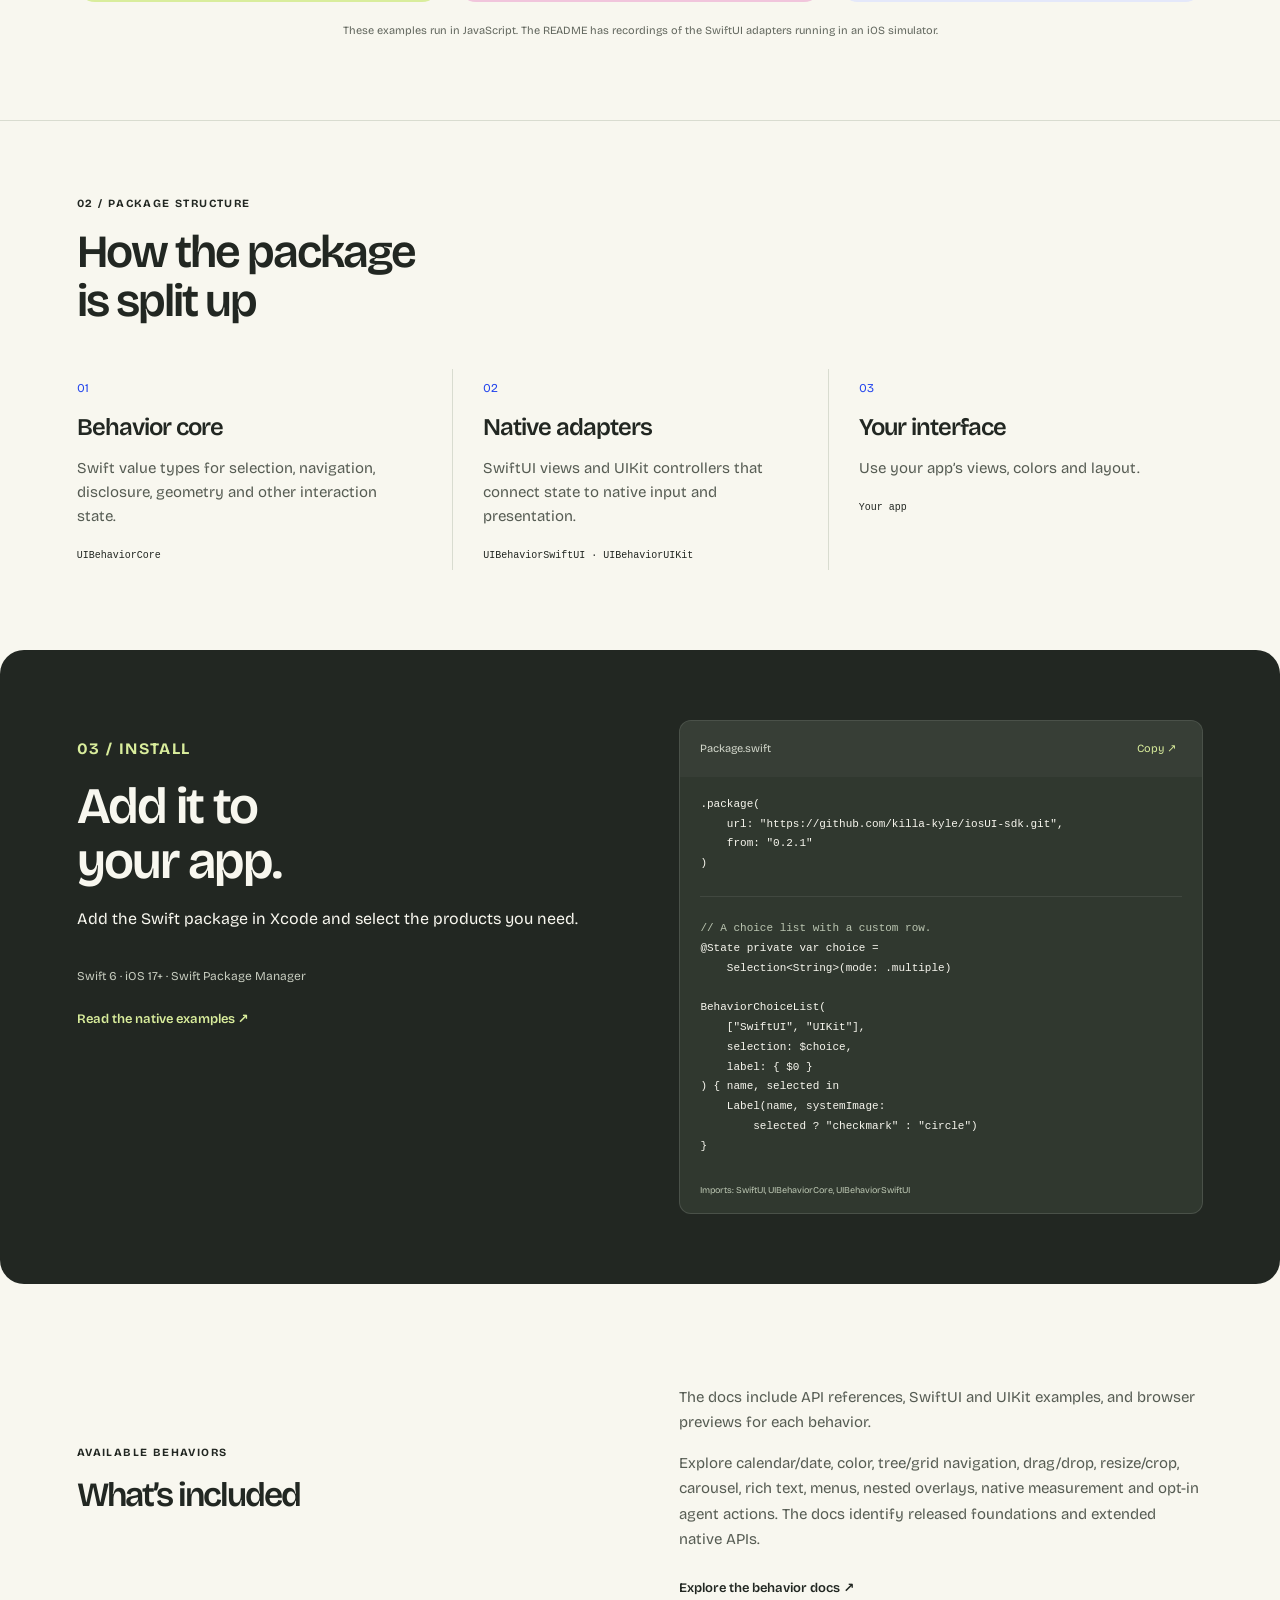
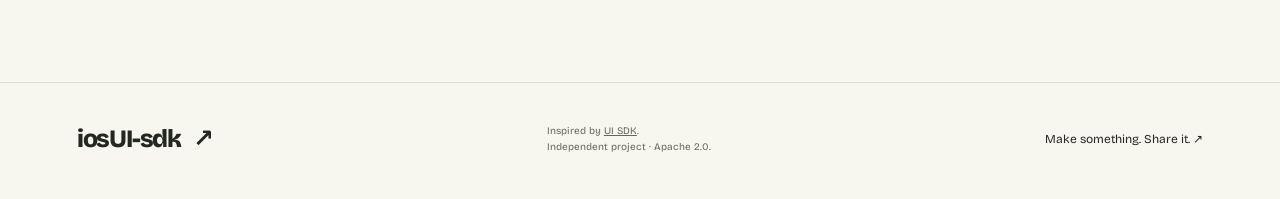
==== commit fec47ed5: "Use plain language across the landing page and docs" ====
--- a/site/index.html
+++ b/site/index.html
@@ -8,7 +8,7 @@
       content="iosUI-sdk — composable native behaviors for SwiftUI and UIKit. Independent, open-source Swift package."
     />
     <meta name="theme-color" content="#f8f7ef" />
-    <title>iosUI-sdk — Make it behave.</title>
+    <title>iosUI-sdk — SwiftUI and UIKit behaviors</title>
     <link rel="preconnect" href="https://fonts.googleapis.com" />
     <link rel="preconnect" href="https://fonts.gstatic.com" crossorigin />
     <link
@@ -37,32 +37,28 @@
             <span class="dot"></span> OPEN SOURCE · SWIFTUI + UIKIT
           </p>
           <h1>
-            Looks like you.<br /><span>Behaves like<br />it should.</span>
+            UI behavior for<br /><span>SwiftUI<br />and UIKit.</span>
           </h1>
           <p class="lede">
-            Selection. Focus. That little interaction that makes everything
-            click. Compose the behaviors. Make the interface your own.
+            Shared state and interaction rules for custom controls. Use them for
+            selection, focus, drag and drop, resizing, cropping and more.
           </p>
           <a class="cta" href="#playground"
-            >Go on, play with it <span aria-hidden="true">↘</span></a
+            >Try the examples <span aria-hidden="true">↘</span></a
           >
-          <p class="small">
-            Native Swift. Zero package dependencies. Apache 2.0.
-          </p>
+          <p class="small">Swift 6 · iOS 17+ · Apache 2.0</p>
         </div>
         <div class="hero-toy" aria-label="Interactive behavior illustration">
-          <div class="toy-caption">
-            A FEW SMALL PIECES. A LOT OF POSSIBILITIES.
-          </div>
+          <div class="toy-caption">SELECTION, FOCUS AND DISCLOSURE</div>
           <div class="chip chip-focus">focus <span>↗</span></div>
           <div class="chip chip-select">selection <span>✓</span></div>
           <div class="chip chip-disclose">disclosure <span>＋</span></div>
           <div class="toy-result">
-            <span class="toy-kicker">PUT THEM TOGETHER</span
-            ><strong>Your next<br />great control.</strong>
+            <span class="toy-kicker">COMPONENT STATE</span
+            ><strong>Selection and<br />keyboard focus.</strong>
             <div class="toy-dots"><i></i><i></i><i></i></div>
           </div>
-          <div class="scribble">Less reinventing.<br />More making.</div>
+          <div class="scribble">Works with your views.</div>
         </div>
       </section>
       <div class="ticker" aria-label="Package foundations">
@@ -73,12 +69,12 @@
       <section id="playground" class="playground">
         <div class="section-heading">
           <div>
-            <p class="eyebrow">01 / THE BEHAVIOR PLAYGROUND</p>
-            <h2>Give it a little nudge.</h2>
-          </div>
-          <p>
-            Same rules. Different possibilities.<br />These browser demos
-            illustrate the native models.
+            <p class="eyebrow">01 / EXAMPLES</p>
+            <h2>Try the behaviors.</h2>
+          </div>
+          <p>
+            These browser examples show how selection, bounded values and
+            disclosure work.
           </p>
         </div>
         <div class="demos">
@@ -86,7 +82,7 @@
             <div class="demo-top">
               <span>01 — SELECTION</span><span class="pill">Tap a few</span>
             </div>
-            <h3>A choice.<br />Or a few choices.</h3>
+            <h3>Single or multiple<br />selection</h3>
             <fieldset>
               <legend class="sr-only">Selection mode</legend>
               <label
@@ -104,14 +100,14 @@
               ><button type="button" data-choice="Haptics" aria-pressed="false">
                 <span>✳</span> Haptics <i aria-hidden="true">＋</i></button
               ><button type="button" disabled>
-                <span>◌</span> Telepathy <i>soon-ish</i>
+                <span>◌</span> Unavailable <i>disabled</i>
               </button>
             </div>
             <output id="selection-output" aria-live="polite"
-              >Nothing selected. A clean slate.</output
+              >Nothing selected.</output
             >
             <p class="demo-foot">
-              Selection ≠ focus. Use Tab and arrow keys to explore.
+              Use Tab and arrow keys to move between choices.
             </p>
           </article>
           <article class="demo value-demo">
@@ -119,7 +115,7 @@
               <span>02 — BOUNDED VALUE</span
               ><span class="pill">Slide or step</span>
             </div>
-            <h3>One value.<br />Many ways to move.</h3>
+            <h3>Slider and<br />stepper</h3>
             <div class="value-orbit">
               <span aria-hidden="true">✳</span
               ><output id="value-output" for="energy">40</output>
@@ -138,44 +134,48 @@
               ><span>Energy</span
               ><button id="more" aria-label="Increase energy">＋</button>
             </div>
-            <p class="demo-foot">Clamped. Stepped. Shared across controls.</p>
+            <p class="demo-foot">
+              Both controls update the same value in steps of 10.
+            </p>
           </article>
           <article class="demo disclosure-demo">
             <div class="demo-top">
-              <span>03 — DISCLOSURE</span><span class="pill">Open sesame</span>
-            </div>
-            <h3>A little mystery.<br />A sensible reveal.</h3>
+              <span>03 — DISCLOSURE</span><span class="pill">Expand</span>
+            </div>
+            <h3>Show and<br />hide content</h3>
             <button
               class="reveal"
               id="reveal"
               aria-expanded="false"
               aria-controls="secret"
             >
-              <span>What's in the box?</span
+              <span>Details</span
               ><span id="reveal-icon" aria-hidden="true">＋</span>
             </button>
             <div id="secret" hidden>
               <span class="surprise" aria-hidden="true">✺</span>
-              <p>Small behaviors.<br />Big main-character energy.</p>
-            </div>
-            <p class="demo-foot">Explicit state. Predictable open and close.</p>
+              <p>This section is visible while its disclosure state is open.</p>
+            </div>
+            <p class="demo-foot">
+              Open and close the section with the same state model.
+            </p>
           </article>
         </div>
         <p class="honesty">
-          The demos above are JavaScript illustrations, not Swift running in
-          your browser. The package uses native SwiftUI and UIKit controls.
+          These examples run in JavaScript. The README has recordings of the
+          SwiftUI adapters running in an iOS simulator.
         </p>
       </section>
       <section class="architecture">
-        <p class="eyebrow">02 / BUILT FROM THE INSIDE OUT</p>
-        <h2>Bring your own look.<br />Borrow the tricky bits.</h2>
+        <p class="eyebrow">02 / PACKAGE STRUCTURE</p>
+        <h2>How the package<br />is split up</h2>
         <div class="layers">
           <div>
             <span>01</span>
             <h3>Behavior core</h3>
             <p>
-              Small Swift values. Deterministic transitions. Selection,
-              navigation, disclosure and more.
+              Swift value types for selection, navigation, disclosure, geometry
+              and other interaction state.
             </p>
             <code>UIBehaviorCore</code>
           </div>
@@ -183,29 +183,25 @@
             <span>02</span>
             <h3>Native adapters</h3>
             <p>
-              SwiftUI bindings or UIKit controllers. Native controls do the
-              platform-specific work.
+              SwiftUI views and UIKit controllers that connect state to native
+              input and presentation.
             </p>
             <code>UIBehaviorSwiftUI · UIBehaviorUIKit</code>
           </div>
           <div>
             <span>03</span>
             <h3>Your interface</h3>
-            <p>
-              Your colors, your rows, your app. No theme, provider or singleton
-              to work around.
-            </p>
-            <code>You make it yours.</code>
+            <p>Use your app’s views, colors and layout.</p>
+            <code>Your app</code>
           </div>
         </div>
       </section>
       <section id="install" class="install">
         <div>
-          <p class="eyebrow">03 / YOUR NEXT BUILD</p>
-          <h2>Less boilerplate.<br />More “what if?”</h2>
-          <p>
-            Add the package in Xcode. Choose your adapters.<br />Compose your
-            first behavior.
+          <p class="eyebrow">03 / INSTALL</p>
+          <h2>Add it to<br />your app.</h2>
+          <p>
+            Add the Swift package in Xcode and select the products you need.
           </p>
           <p class="requirements">Swift 6 · iOS 17+ · Swift Package Manager</p>
           <a
@@ -226,7 +222,7 @@
     from: "0.2.1"
 )</code></pre>
           <div class="code-divider"></div>
-          <pre><code><span class="code-comment">// A choice list, with your own row.</span>
+          <pre><code><span class="code-comment">// A choice list with a custom row.</span>
 @State private var choice =
     Selection&lt;String&gt;(mode: .multiple)
 
@@ -244,14 +240,13 @@
       </section>
       <section class="scope">
         <div>
-          <p class="eyebrow">SMALL BEGINNINGS. HONEST BOUNDARIES.</p>
-          <h2>A native starting point,<br />with room to grow.</h2>
+          <p class="eyebrow">AVAILABLE BEHAVIORS</p>
+          <h2>What’s included</h2>
         </div>
         <div>
           <p>
-            The package now includes an extended native behavior catalog. Browse
-            interactive illustrations, SwiftUI/UIKit usage and explicit platform
-            differences.
+            The docs include API references, SwiftUI and UIKit examples, and
+            browser previews for each behavior.
           </p>
           <p>
             Explore calendar/date, color, tree/grid navigation, drag/drop,
@@ -268,9 +263,8 @@
     <footer>
       <a class="wordmark" href="#">iosUI-sdk <span>↗</span></a>
       <p>
-        Independent native adaptation of
-        <a href="https://ui-sdk.dev/">UI SDK</a>.<br />Apache 2.0. Not
-        affiliated with Vercel or Apple.
+        Inspired by <a href="https://ui-sdk.dev/">UI SDK</a>.<br />
+        Independent project · Apache 2.0.
       </p>
       <a href="https://github.com/killa-kyle/iosUI-sdk"
         >Make something. Share it. ↗</a
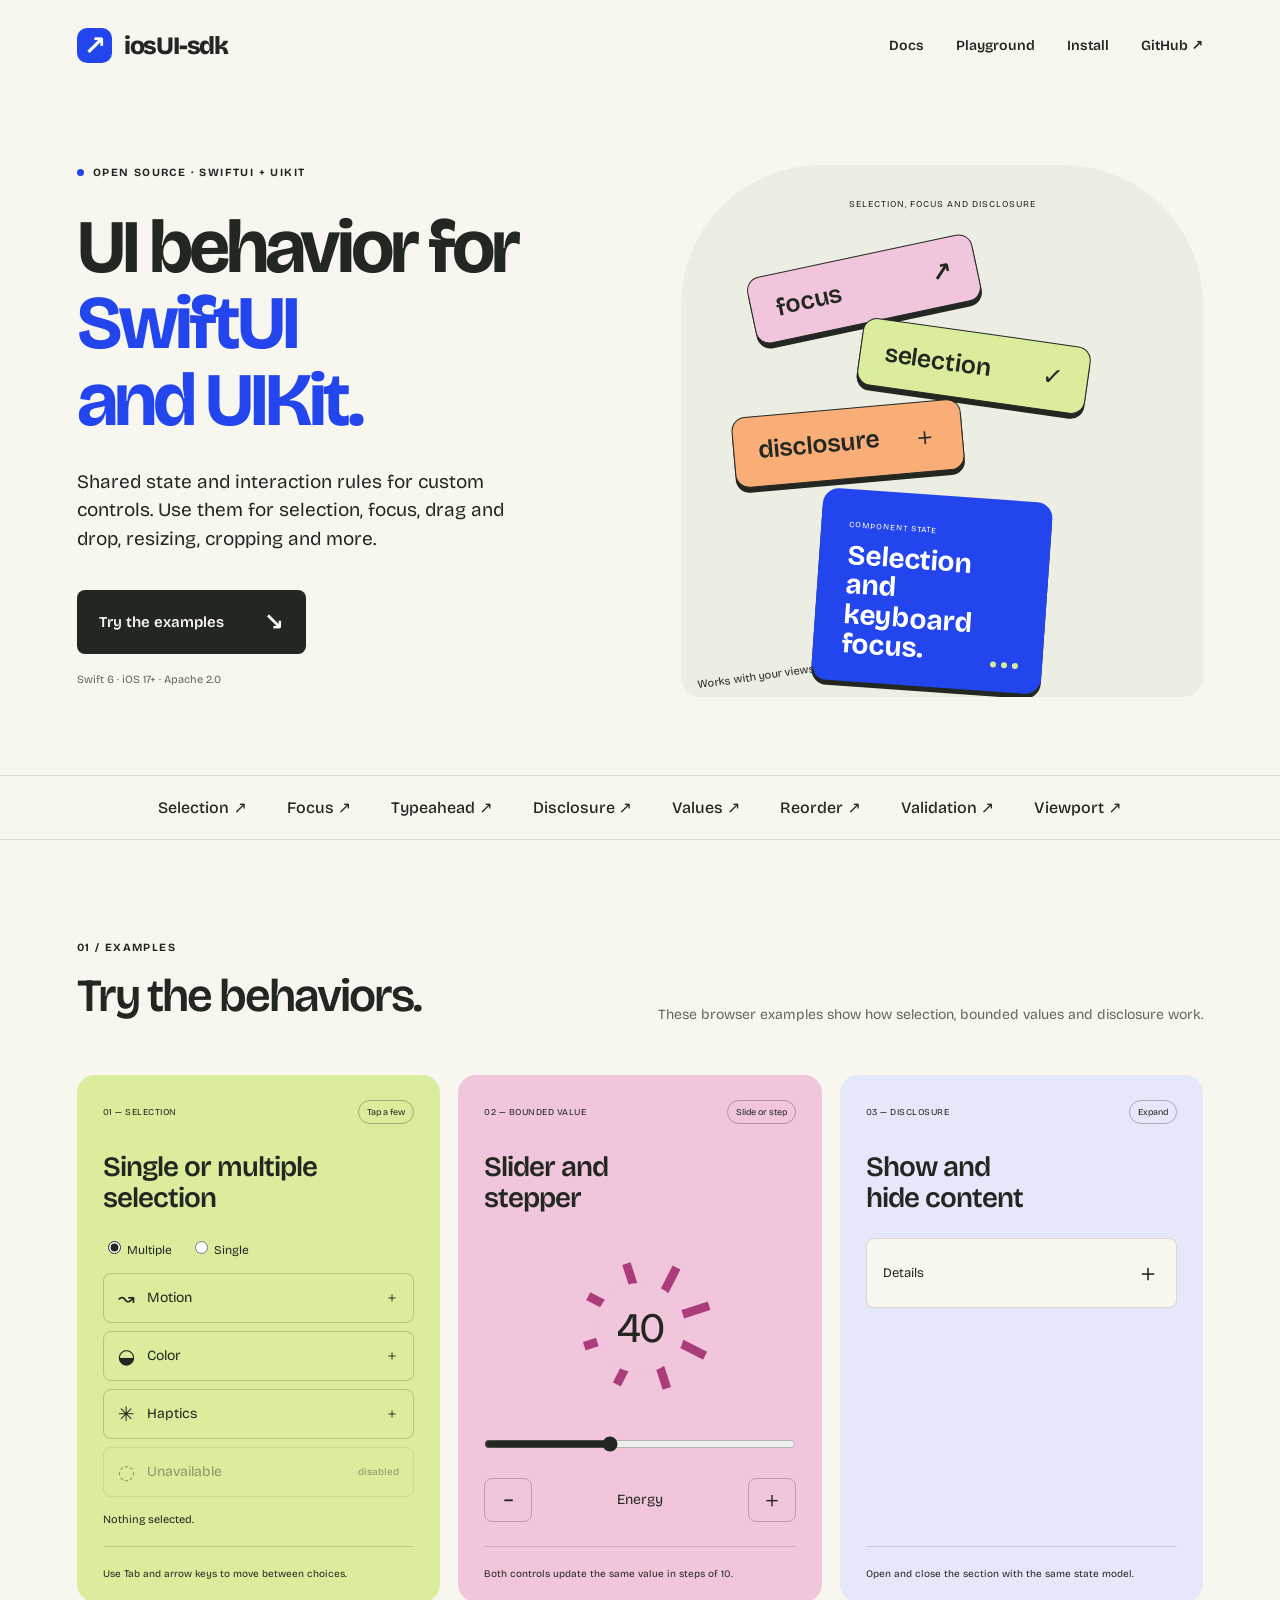
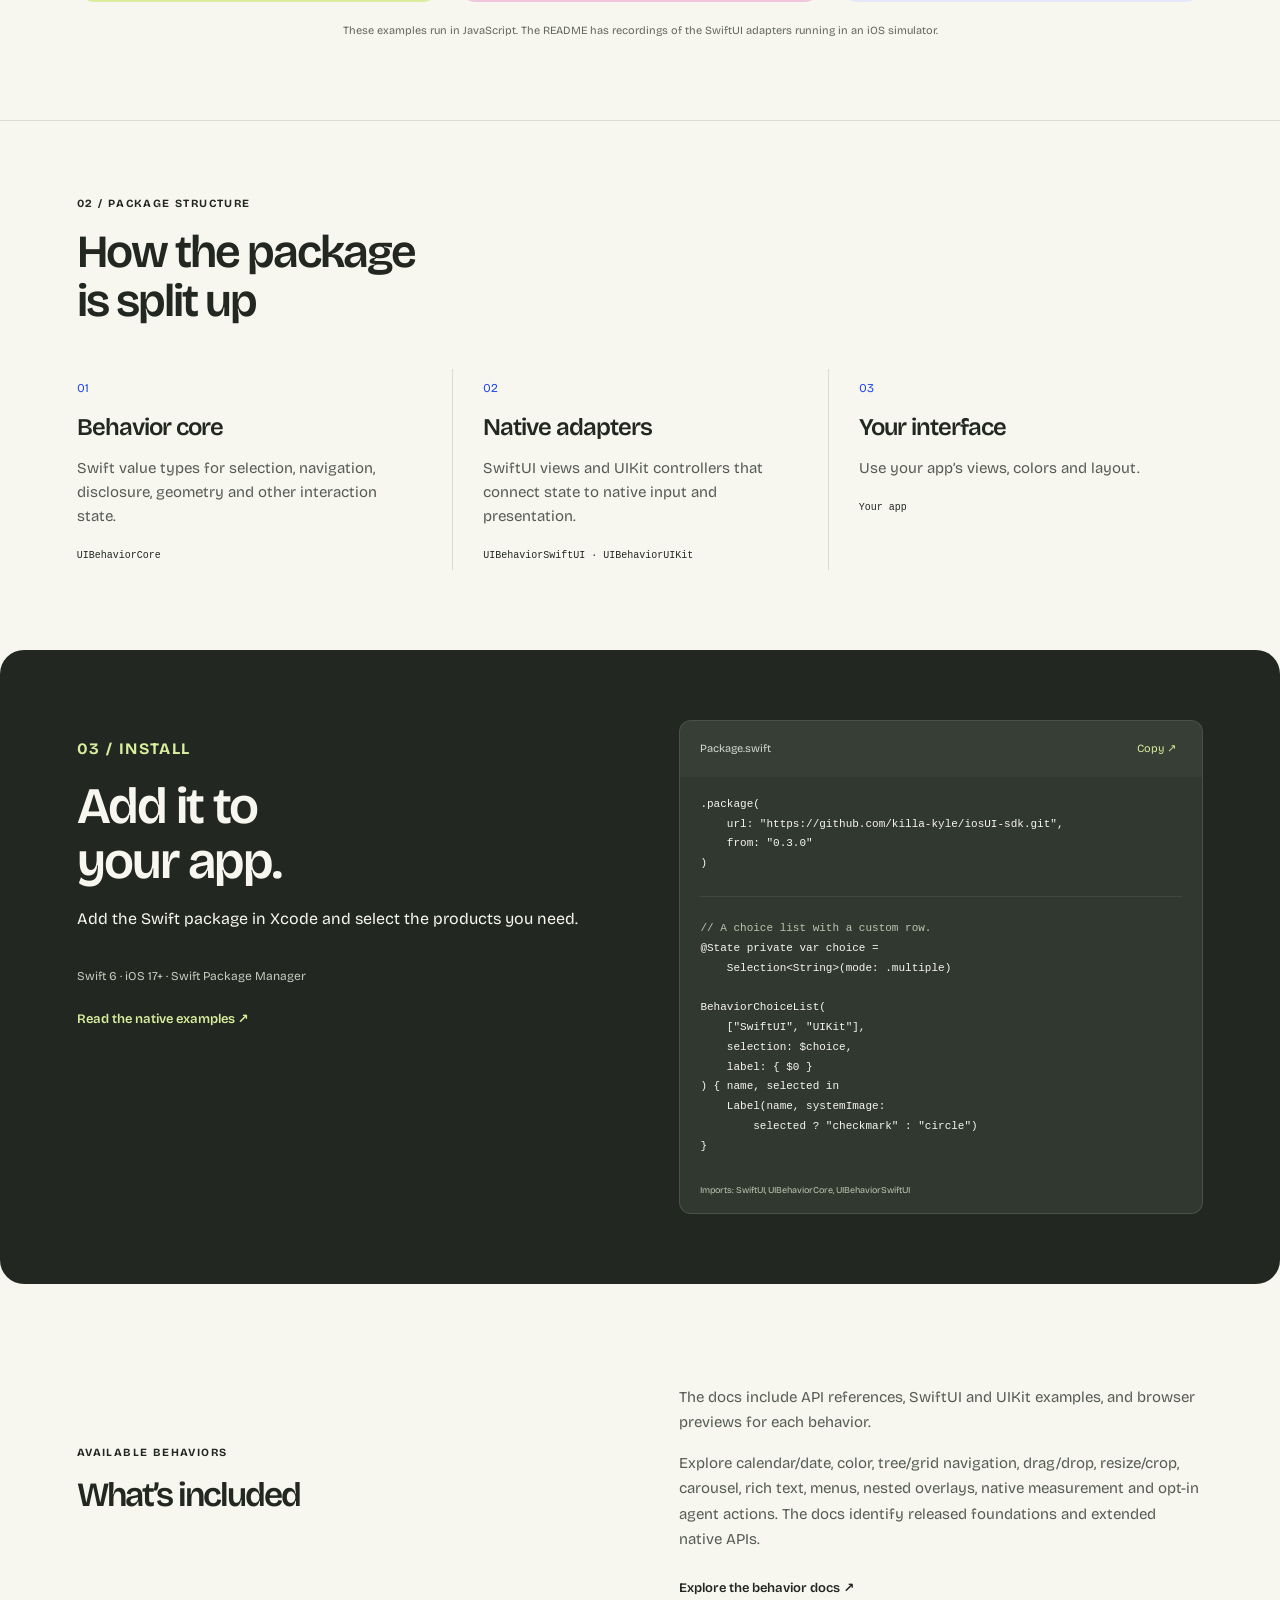
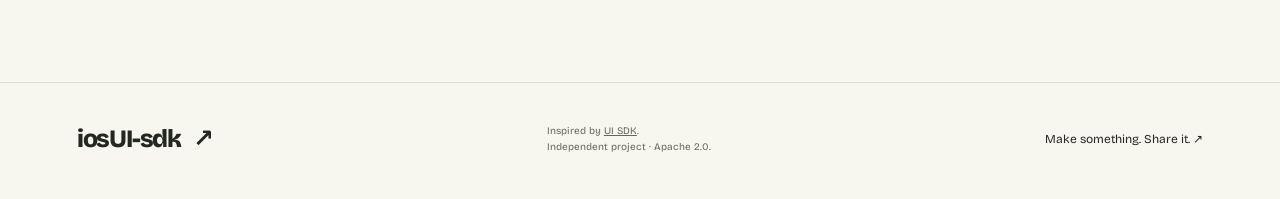
==== commit 2dcab90c: "Prepare version 0.3 documentation with explicit native validation scope" ====
--- a/site/index.html
+++ b/site/index.html
@@ -219,7 +219,7 @@
           </div>
           <pre><code id="dependency">.package(
     url: "https://github.com/killa-kyle/iosUI-sdk.git",
-    from: "0.2.1"
+    from: "0.3.0"
 )</code></pre>
           <div class="code-divider"></div>
           <pre><code><span class="code-comment">// A choice list with a custom row.</span>
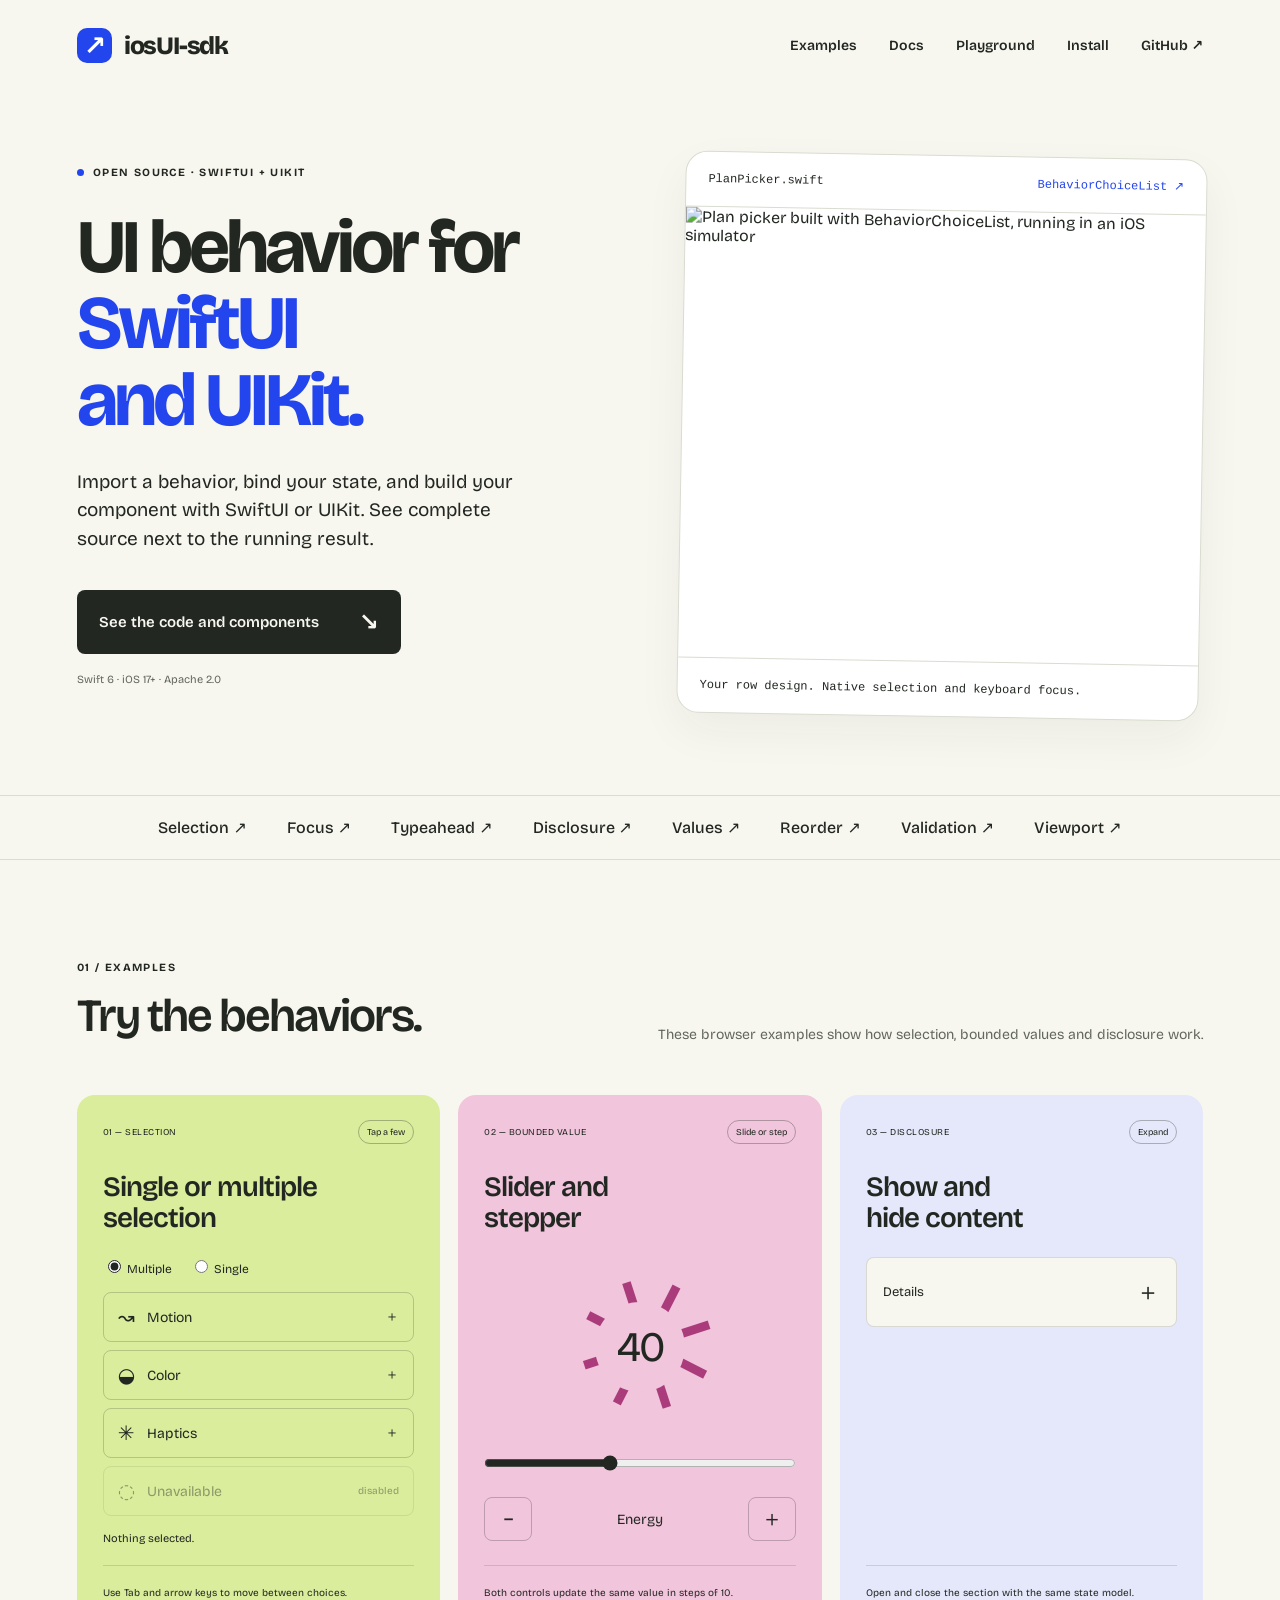
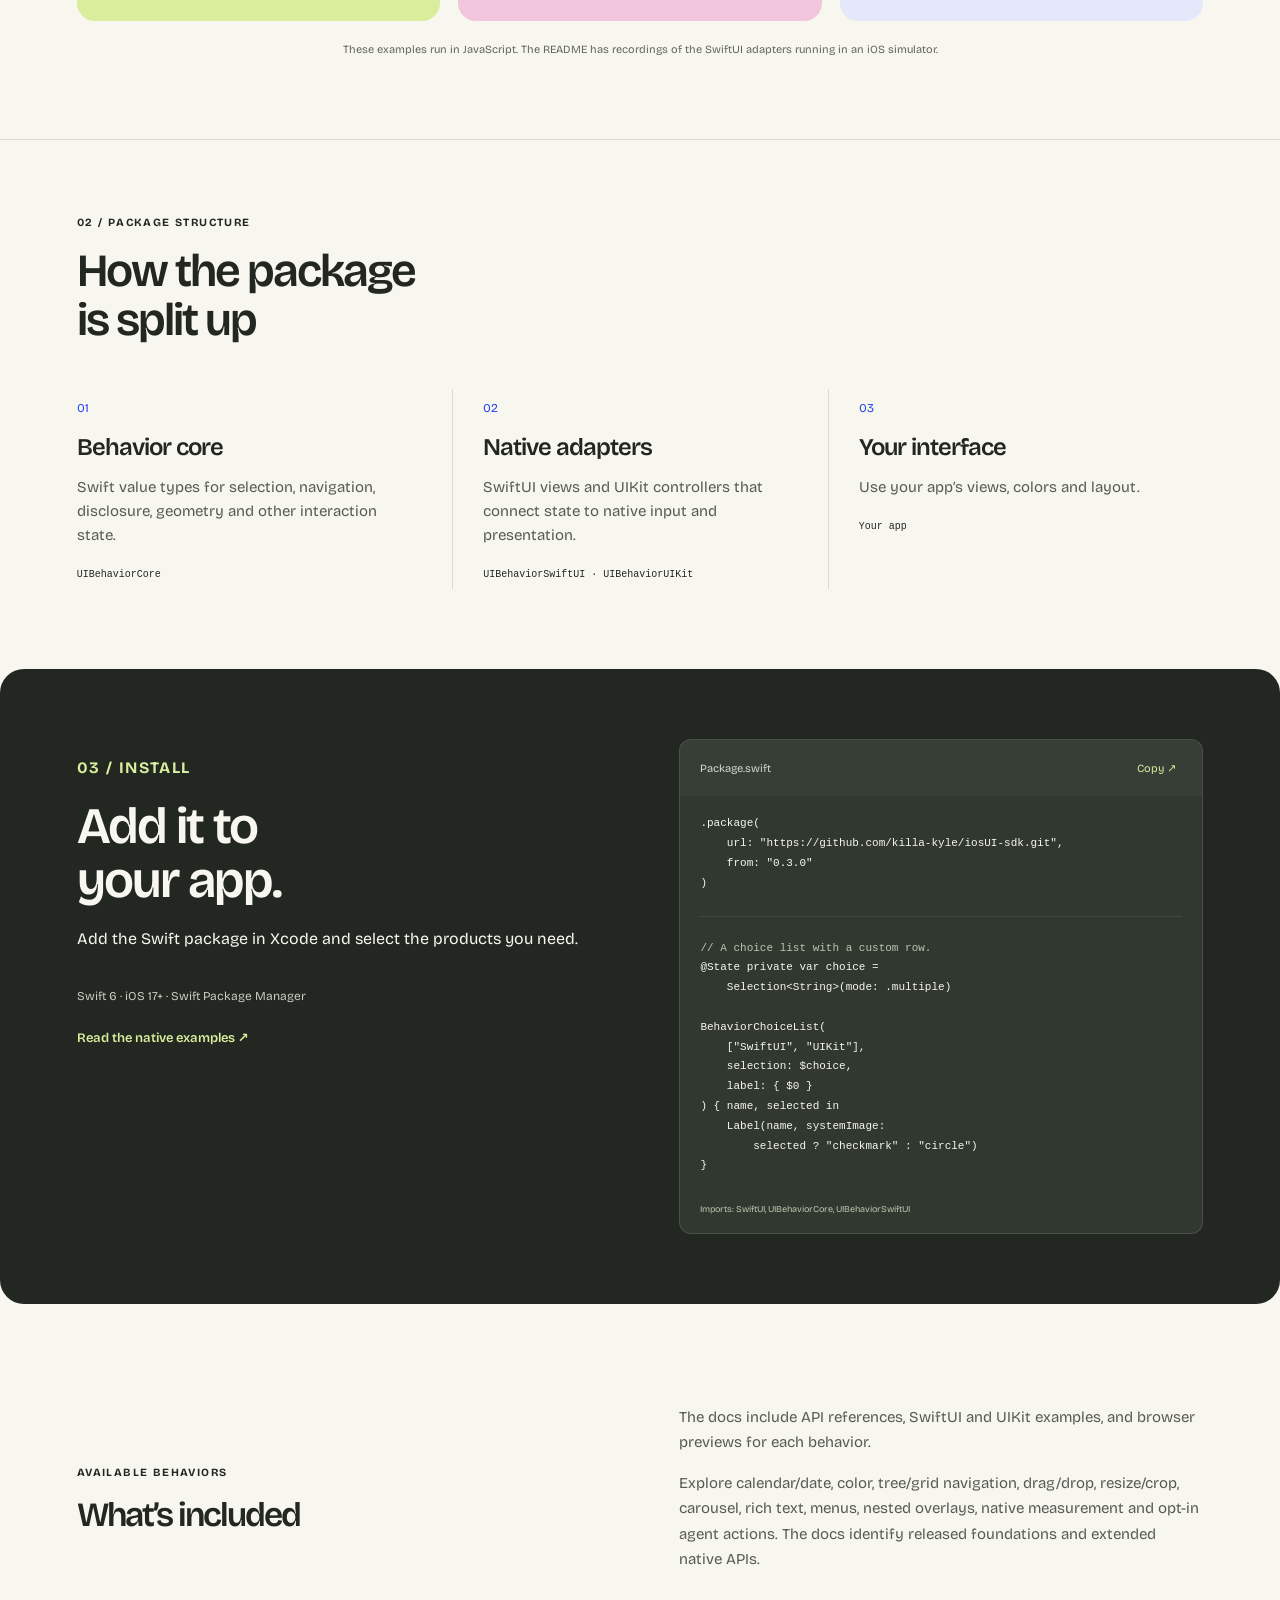
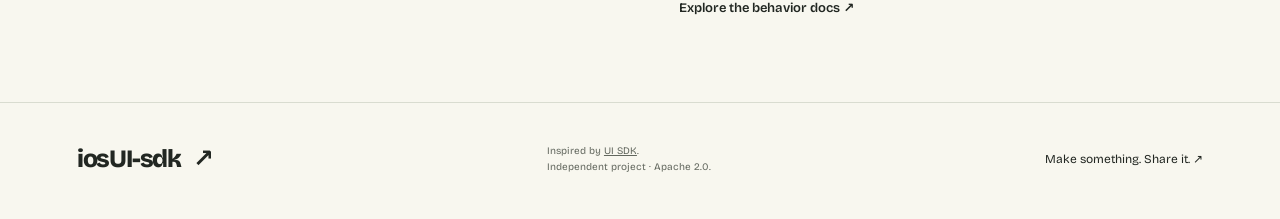
==== commit d7844063: "Put compiled component source beside native recipe previews" ====
--- a/site/index.html
+++ b/site/index.html
@@ -25,7 +25,7 @@
         ><span class="mark" aria-hidden="true">↗</span>iosUI-sdk</a
       >
       <nav aria-label="Main">
-        <a href="docs/">Docs</a><a href="#playground">Playground</a
+        <a href="examples/">Examples</a><a href="docs/">Docs</a><a href="#playground">Playground</a
         ><a href="#install">Install</a
         ><a href="https://github.com/killa-kyle/iosUI-sdk">GitHub ↗</a>
       </nav>
@@ -40,26 +40,19 @@
             UI behavior for<br /><span>SwiftUI<br />and UIKit.</span>
           </h1>
           <p class="lede">
-            Shared state and interaction rules for custom controls. Use them for
-            selection, focus, drag and drop, resizing, cropping and more.
-          </p>
-          <a class="cta" href="#playground"
-            >Try the examples <span aria-hidden="true">↘</span></a
+            Import a behavior, bind your state, and build your component with
+            SwiftUI or UIKit. See complete source next to the running result.
+          </p>
+          <a class="cta" href="examples/"
+            >See the code and components <span aria-hidden="true">↘</span></a
           >
           <p class="small">Swift 6 · iOS 17+ · Apache 2.0</p>
         </div>
-        <div class="hero-toy" aria-label="Interactive behavior illustration">
-          <div class="toy-caption">SELECTION, FOCUS AND DISCLOSURE</div>
-          <div class="chip chip-focus">focus <span>↗</span></div>
-          <div class="chip chip-select">selection <span>✓</span></div>
-          <div class="chip chip-disclose">disclosure <span>＋</span></div>
-          <div class="toy-result">
-            <span class="toy-kicker">COMPONENT STATE</span
-            ><strong>Selection and<br />keyboard focus.</strong>
-            <div class="toy-dots"><i></i><i></i><i></i></div>
-          </div>
-          <div class="scribble">Works with your views.</div>
-        </div>
+        <a class="hero-example" href="examples/#selection" aria-label="See the plan picker source and native result">
+          <div class="recipe-caption">PlanPicker.swift <span>BehaviorChoiceList ↗</span></div>
+          <img src="examples/selection.png" alt="Plan picker built with BehaviorChoiceList, running in an iOS simulator" width="1320" height="2868" />
+          <div class="recipe-caption">Your row design. Native selection and keyboard focus.</div>
+        </a>
       </section>
       <div class="ticker" aria-label="Package foundations">
         <span>Selection ↗</span><span>Focus ↗</span><span>Typeahead ↗</span
--- a/site/style.css
+++ b/site/style.css
@@ -816,3 +816,11 @@
     transition: none !important;
   }
 }
+
+/* Actual native recipe replaces the abstract hero illustration. */
+.hero-example { display: block; min-width: 0; border: 1px solid var(--line); border-radius: 22px; overflow: hidden; background: white; transform: rotate(1deg); box-shadow: 0 18px 45px #2227220d; }
+.recipe-caption { padding: 18px 22px; font: 12px/1.5 ui-monospace, monospace; border-bottom: 1px solid var(--line); }
+.recipe-caption span { float: right; color: var(--blue); }
+.hero-example img { display: block; width: 100%; height: 450px; object-fit: cover; object-position: top; }
+.hero-example .recipe-caption:last-child { border-top: 1px solid var(--line); border-bottom: 0; }
+@media(max-width: 760px) { .hero-example { transform: none; } .hero-example img { height: 380px; } .recipe-caption { padding: 14px; font-size: 11px; } }
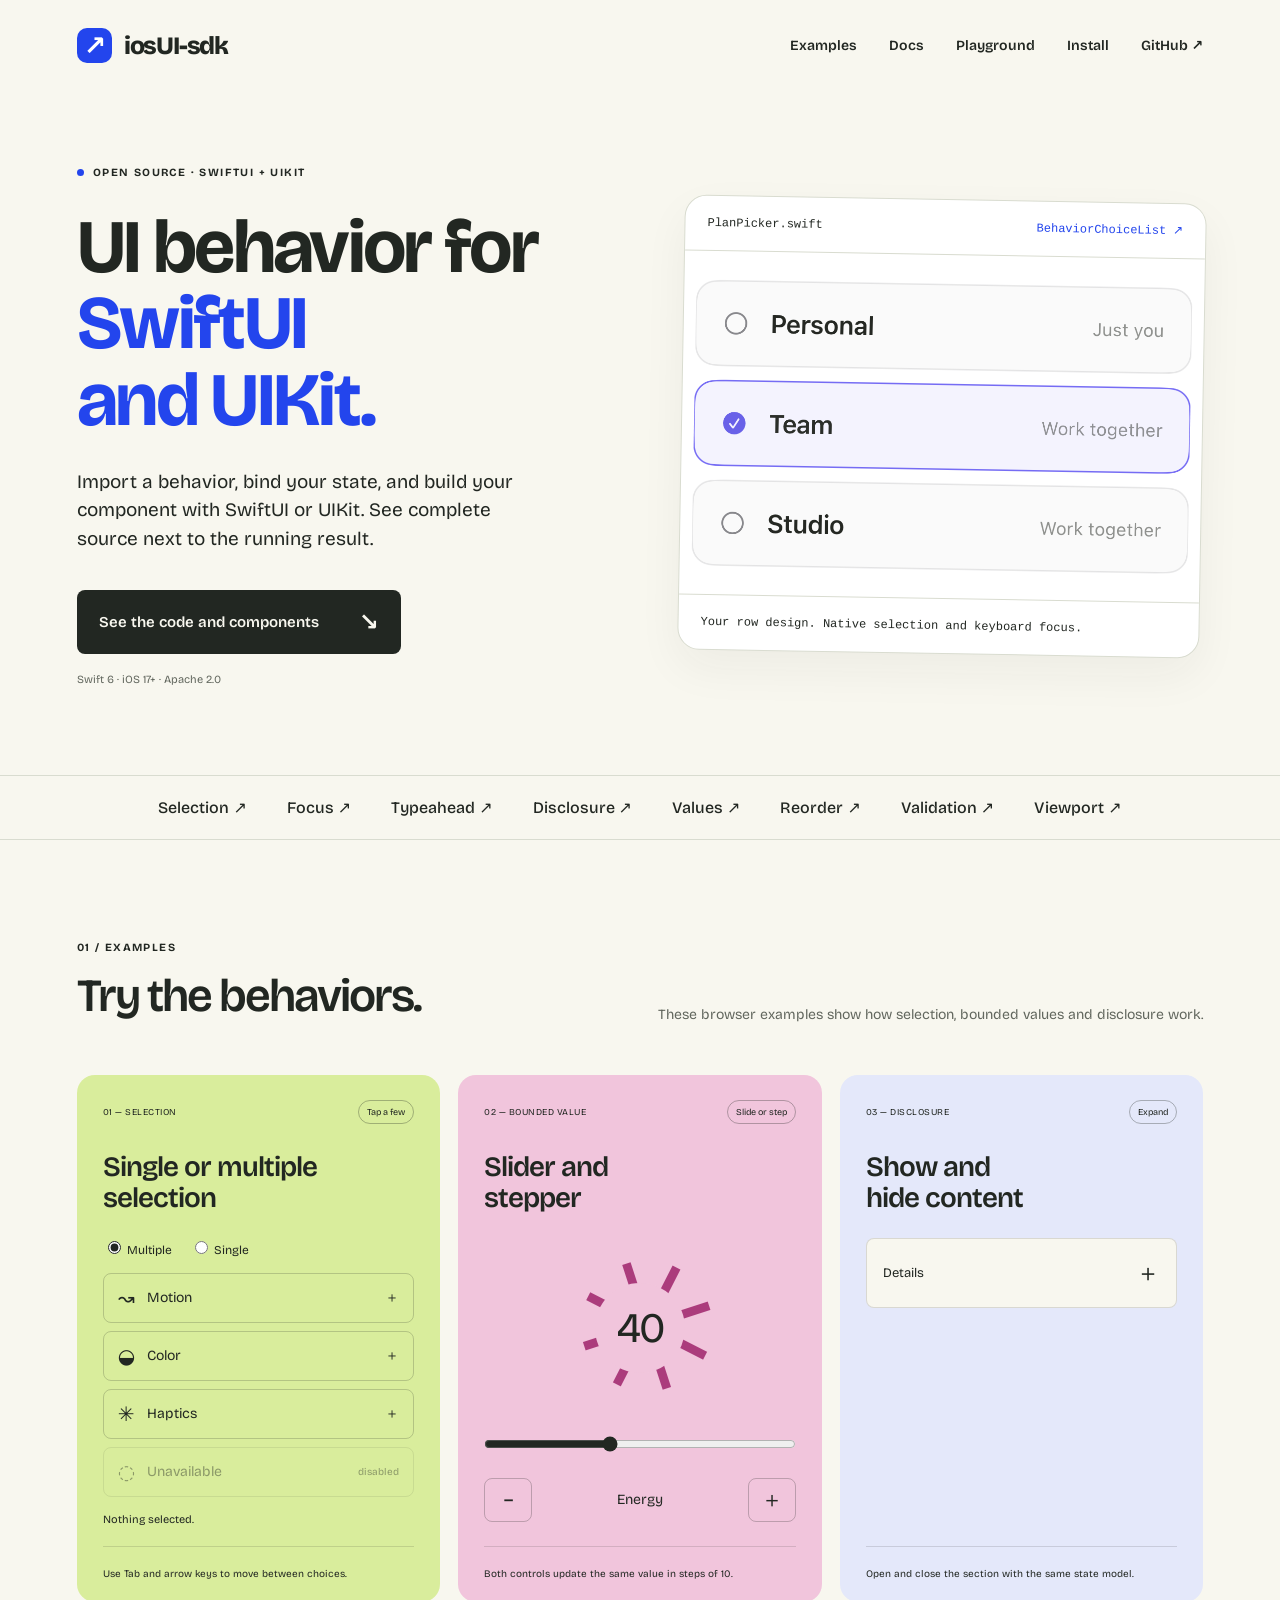
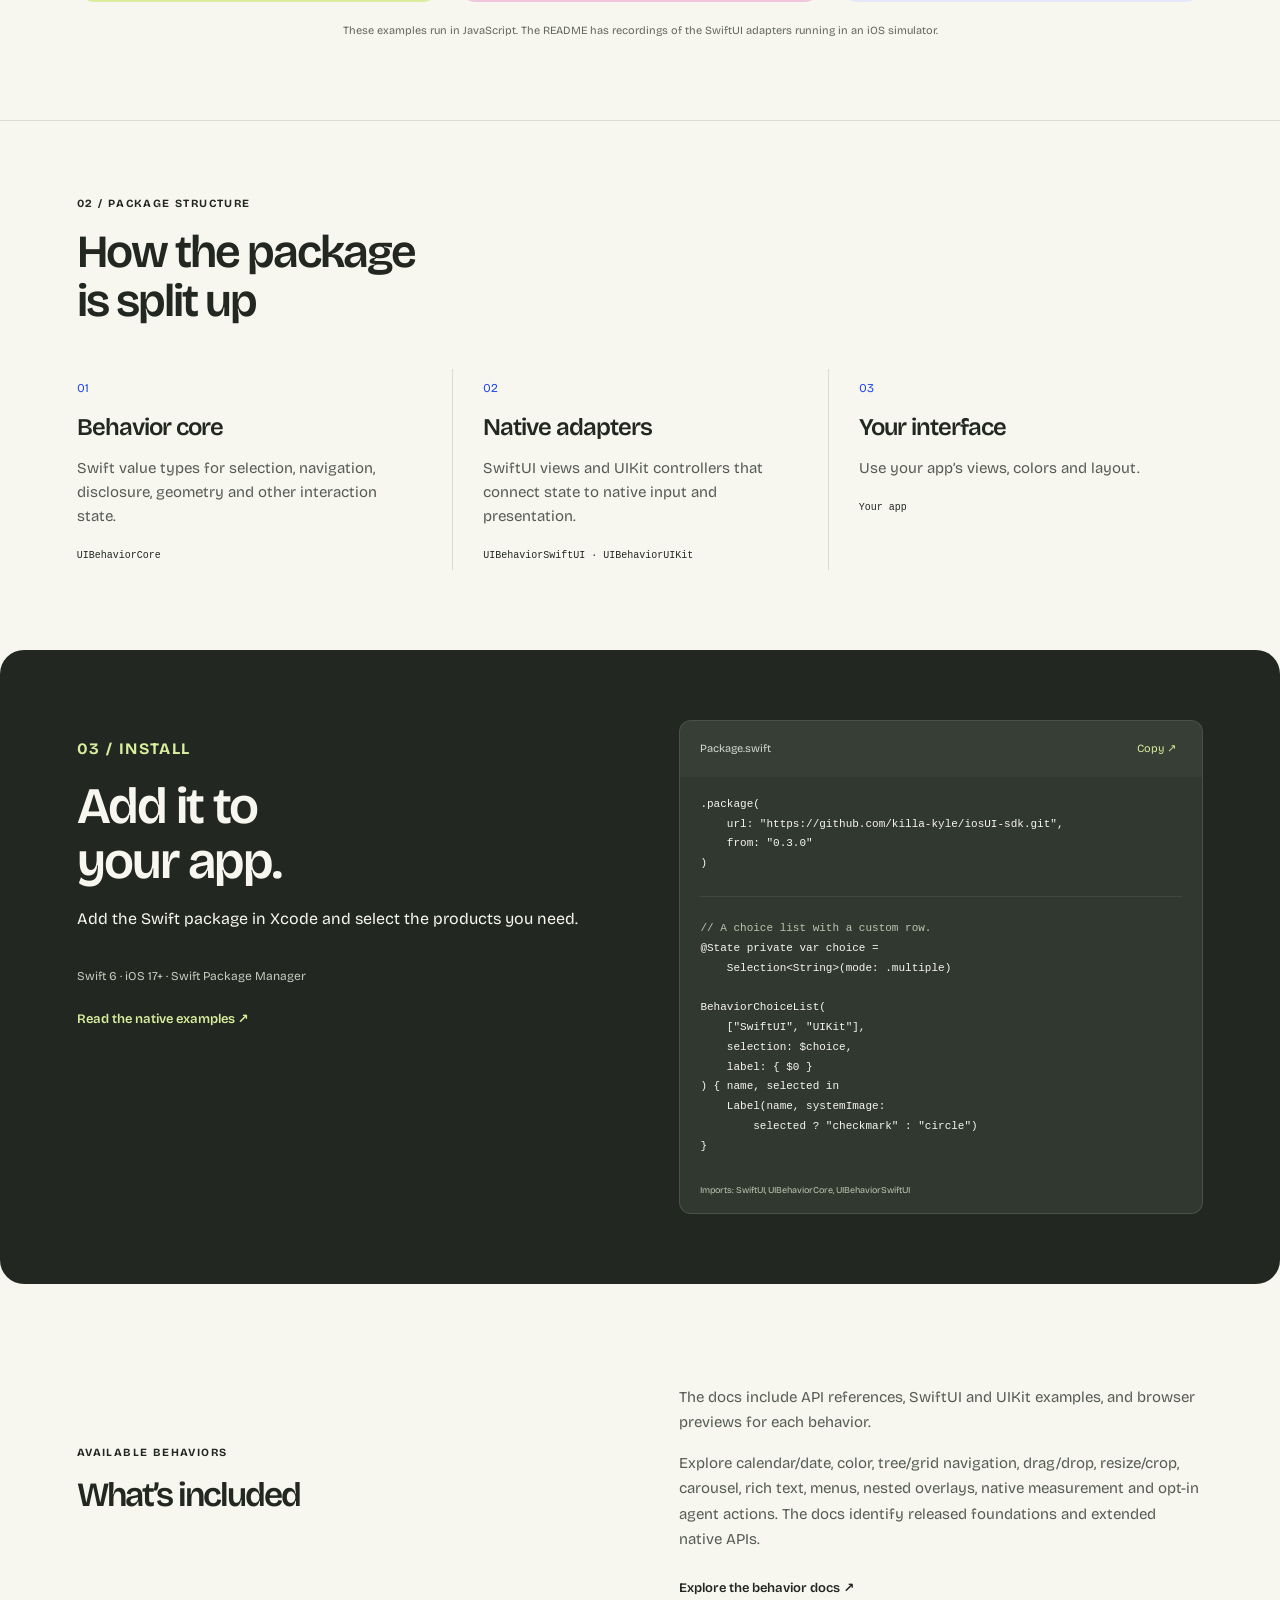
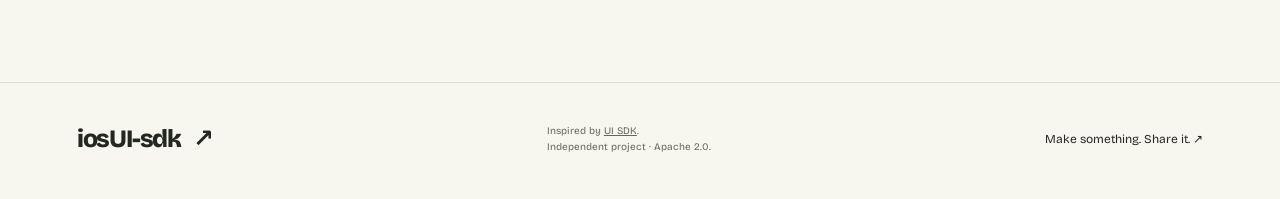
==== commit 246b2b08: "Publish verified native component captures beside their SwiftUI source" ====
--- a/site/index.html
+++ b/site/index.html
@@ -25,8 +25,8 @@
         ><span class="mark" aria-hidden="true">↗</span>iosUI-sdk</a
       >
       <nav aria-label="Main">
-        <a href="examples/">Examples</a><a href="docs/">Docs</a><a href="#playground">Playground</a
-        ><a href="#install">Install</a
+        <a href="examples/">Examples</a><a href="docs/">Docs</a
+        ><a href="#playground">Playground</a><a href="#install">Install</a
         ><a href="https://github.com/killa-kyle/iosUI-sdk">GitHub ↗</a>
       </nav>
     </header>
@@ -48,10 +48,23 @@
           >
           <p class="small">Swift 6 · iOS 17+ · Apache 2.0</p>
         </div>
-        <a class="hero-example" href="examples/#selection" aria-label="See the plan picker source and native result">
-          <div class="recipe-caption">PlanPicker.swift <span>BehaviorChoiceList ↗</span></div>
-          <img src="examples/selection.png" alt="Plan picker built with BehaviorChoiceList, running in an iOS simulator" width="1320" height="2868" />
-          <div class="recipe-caption">Your row design. Native selection and keyboard focus.</div>
+        <a
+          class="hero-example"
+          href="examples/#selection"
+          aria-label="See the plan picker source and native result"
+        >
+          <div class="recipe-caption">
+            PlanPicker.swift <span>BehaviorChoiceList ↗</span>
+          </div>
+          <img
+            src="examples/selection.png"
+            alt="Plan picker built with BehaviorChoiceList, running in an iOS simulator"
+            width="1320"
+            height="2868"
+          />
+          <div class="recipe-caption">
+            Your row design. Native selection and keyboard focus.
+          </div>
         </a>
       </section>
       <div class="ticker" aria-label="Package foundations">
--- a/site/style.css
+++ b/site/style.css
@@ -818,9 +818,52 @@
 }
 
 /* Actual native recipe replaces the abstract hero illustration. */
-.hero-example { display: block; min-width: 0; border: 1px solid var(--line); border-radius: 22px; overflow: hidden; background: white; transform: rotate(1deg); box-shadow: 0 18px 45px #2227220d; }
-.recipe-caption { padding: 18px 22px; font: 12px/1.5 ui-monospace, monospace; border-bottom: 1px solid var(--line); }
-.recipe-caption span { float: right; color: var(--blue); }
-.hero-example img { display: block; width: 100%; height: 450px; object-fit: cover; object-position: top; }
-.hero-example .recipe-caption:last-child { border-top: 1px solid var(--line); border-bottom: 0; }
-@media(max-width: 760px) { .hero-example { transform: none; } .hero-example img { height: 380px; } .recipe-caption { padding: 14px; font-size: 11px; } }
+.hero-example {
+  align-self: center;
+  display: block;
+  min-width: 0;
+  border: 1px solid var(--line);
+  border-radius: 22px;
+  overflow: hidden;
+  background: white;
+  transform: rotate(1deg);
+  box-shadow: 0 18px 45px #2227220d;
+}
+.recipe-caption {
+  padding: 18px 22px;
+  font:
+    12px/1.5 ui-monospace,
+    monospace;
+  border-bottom: 1px solid var(--line);
+}
+.recipe-caption span {
+  float: right;
+  color: var(--blue);
+}
+.hero-example img {
+  display: block;
+  width: 100%;
+  height: auto;
+  object-fit: contain;
+  padding: 22px 12px;
+}
+.hero-example .recipe-caption:last-child {
+  border-top: 1px solid var(--line);
+  border-bottom: 0;
+}
+@media (max-width: 760px) {
+  .hero-example {
+    transform: none;
+  }
+  .hero-example img {
+    height: auto;
+  }
+  .recipe-caption {
+    padding: 14px;
+    font-size: 11px;
+  }
+}
+
+.hero h1 {
+  letter-spacing: -0.035em;
+}
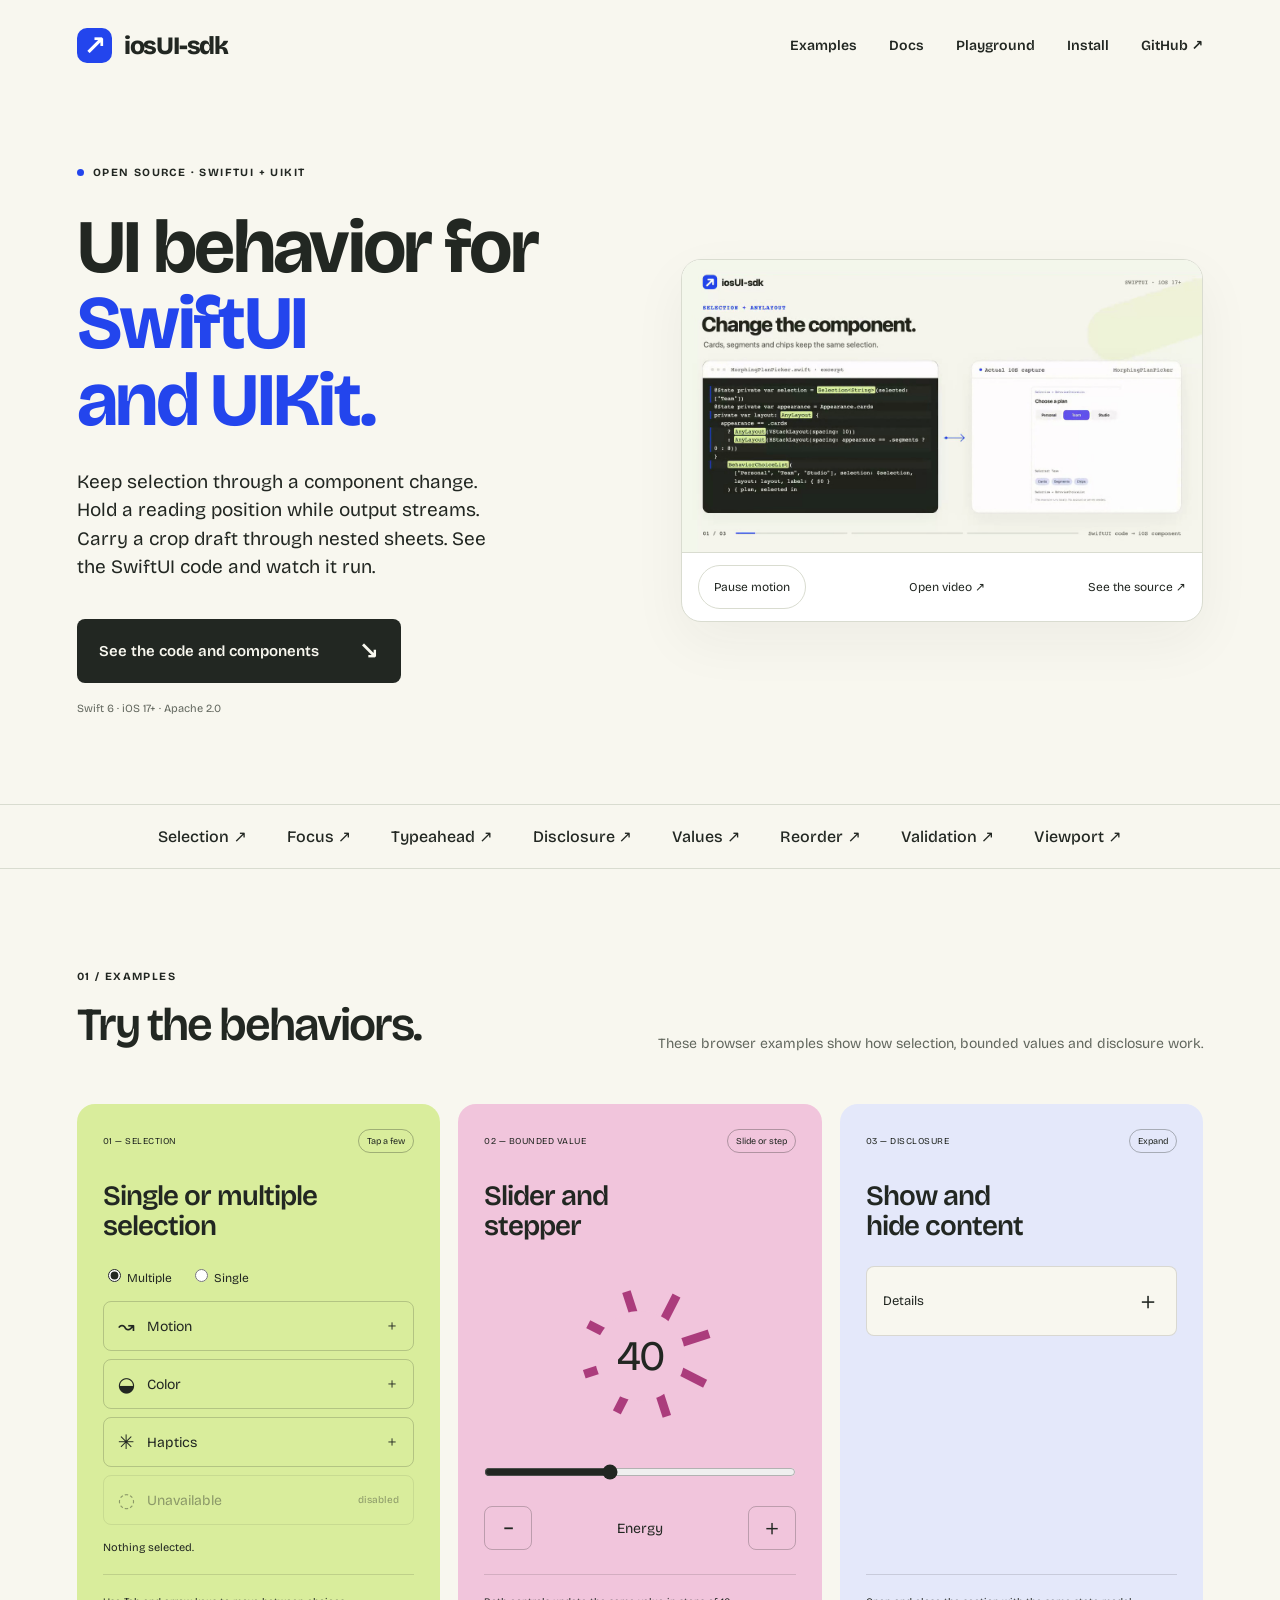
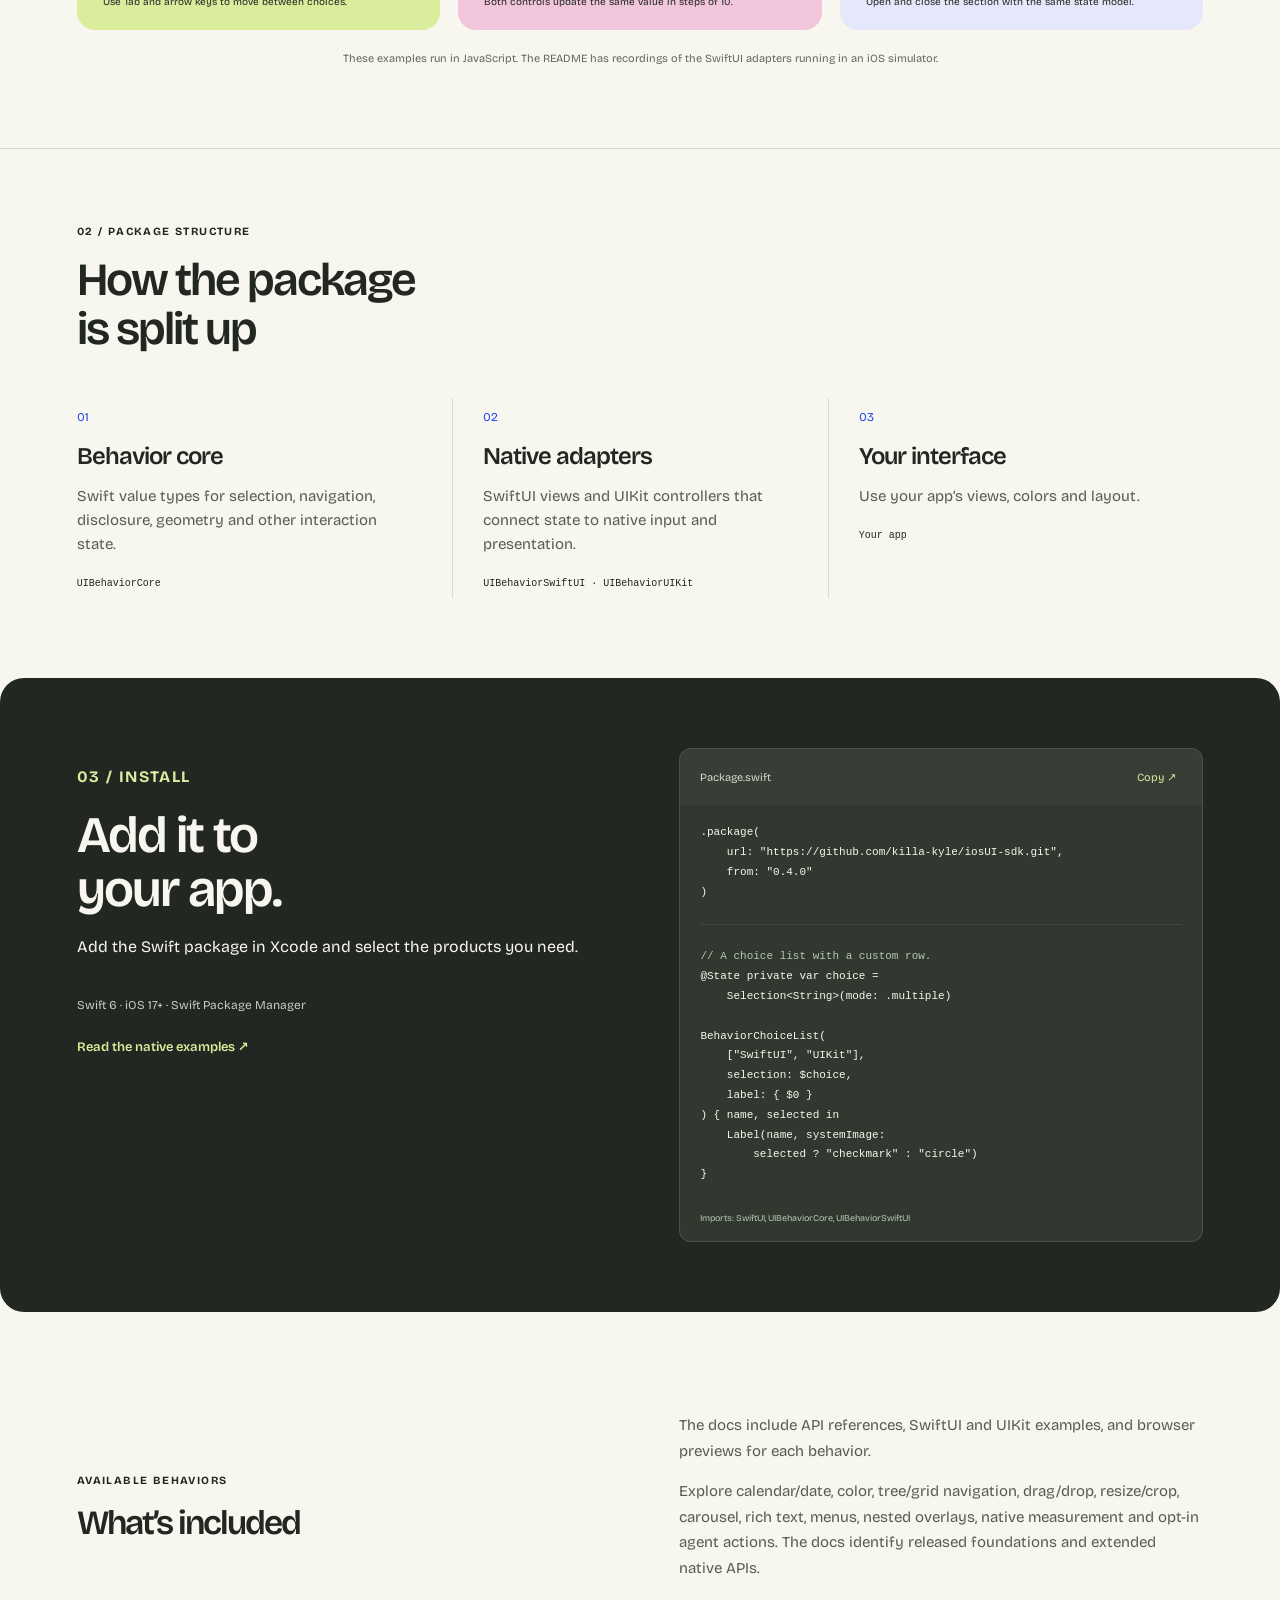
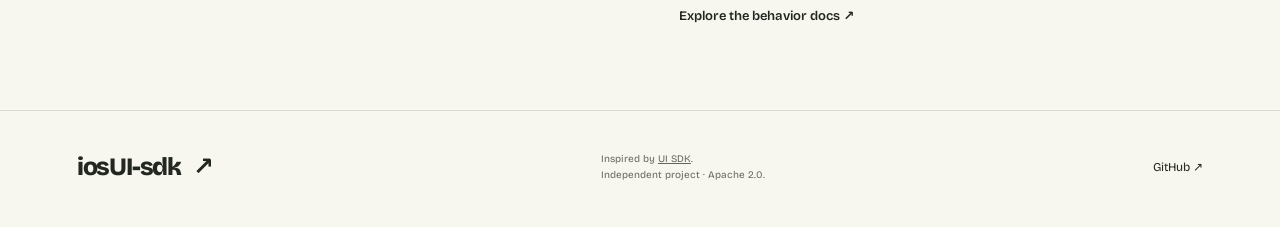
==== commit ca4f7202: "Publish native motion recipes and orchestration hero with complete SwiftUI source" ====
--- a/site/index.html
+++ b/site/index.html
@@ -17,6 +17,7 @@
     />
     <link rel="stylesheet" href="style.css" />
     <script src="demo.js" defer></script>
+    <script src="motion.js" defer></script>
   </head>
   <body>
     <a class="skip" href="#main">Skip to content</a>
@@ -40,32 +41,35 @@
             UI behavior for<br /><span>SwiftUI<br />and UIKit.</span>
           </h1>
           <p class="lede">
-            Import a behavior, bind your state, and build your component with
-            SwiftUI or UIKit. See complete source next to the running result.
+            Keep selection through a component change. Hold a reading position
+            while output streams. Carry a crop draft through nested sheets. See
+            the SwiftUI code and watch it run.
           </p>
           <a class="cta" href="examples/"
             >See the code and components <span aria-hidden="true">↘</span></a
           >
           <p class="small">Swift 6 · iOS 17+ · Apache 2.0</p>
         </div>
-        <a
-          class="hero-example"
-          href="examples/#selection"
-          aria-label="See the plan picker source and native result"
-        >
-          <div class="recipe-caption">
-            PlanPicker.swift <span>BehaviorChoiceList ↗</span>
-          </div>
-          <img
-            src="examples/selection.png"
-            alt="Plan picker built with BehaviorChoiceList, running in an iOS simulator"
-            width="1320"
-            height="2868"
-          />
-          <div class="recipe-caption">
-            Your row design. Native selection and keyboard focus.
-          </div>
-        </a>
+        <div class="hero-film">
+          <video
+            data-motion-video
+            muted
+            loop
+            playsinline
+            preload="none"
+            poster="motion/poster.png"
+            aria-label="SwiftUI code and native recordings of morphing controls, crop publishing and streaming chat"
+          >
+            <source src="motion/hero.mp4" type="video/mp4" />
+          </video>
+          <div class="film-controls">
+            <button type="button" data-motion-toggle hidden>
+              Pause motion
+            </button>
+            <a href="motion/hero.mp4">Open video ↗</a>
+            <a href="examples/">See the source ↗</a>
+          </div>
+        </div>
       </section>
       <div class="ticker" aria-label="Package foundations">
         <span>Selection ↗</span><span>Focus ↗</span><span>Typeahead ↗</span
@@ -225,7 +229,7 @@
           </div>
           <pre><code id="dependency">.package(
     url: "https://github.com/killa-kyle/iosUI-sdk.git",
-    from: "0.3.0"
+    from: "0.4.0"
 )</code></pre>
           <div class="code-divider"></div>
           <pre><code><span class="code-comment">// A choice list with a custom row.</span>
@@ -272,9 +276,7 @@
         Inspired by <a href="https://ui-sdk.dev/">UI SDK</a>.<br />
         Independent project · Apache 2.0.
       </p>
-      <a href="https://github.com/killa-kyle/iosUI-sdk"
-        >Make something. Share it. ↗</a
-      >
+      <a href="https://github.com/killa-kyle/iosUI-sdk">GitHub ↗</a>
     </footer>
   </body>
 </html>
--- a/site/style.css
+++ b/site/style.css
@@ -867,3 +867,41 @@
 .hero h1 {
   letter-spacing: -0.035em;
 }
+
+.hero-film {
+  align-self: center;
+  min-width: 0;
+  overflow: hidden;
+  background: white;
+  border: 1px solid var(--line);
+  border-radius: 20px;
+  box-shadow: 0 20px 55px #2227220d;
+}
+.hero-film video {
+  display: block;
+  width: 100%;
+  aspect-ratio: 16 / 9;
+  background: var(--paper);
+}
+.film-controls {
+  display: flex;
+  flex-wrap: wrap;
+  align-items: center;
+  justify-content: space-between;
+  gap: 10px;
+  border-top: 1px solid var(--line);
+  padding: 12px 16px;
+  font-size: 12px;
+}
+[data-motion-toggle] {
+  border: 1px solid var(--line);
+  background: white;
+  border-radius: 999px;
+  min-height: 44px;
+  padding: 10px 15px;
+  color: var(--ink);
+  font-size: 12px;
+}
+.recipe-intro [data-motion-toggle] {
+  margin-bottom: 12px;
+}
